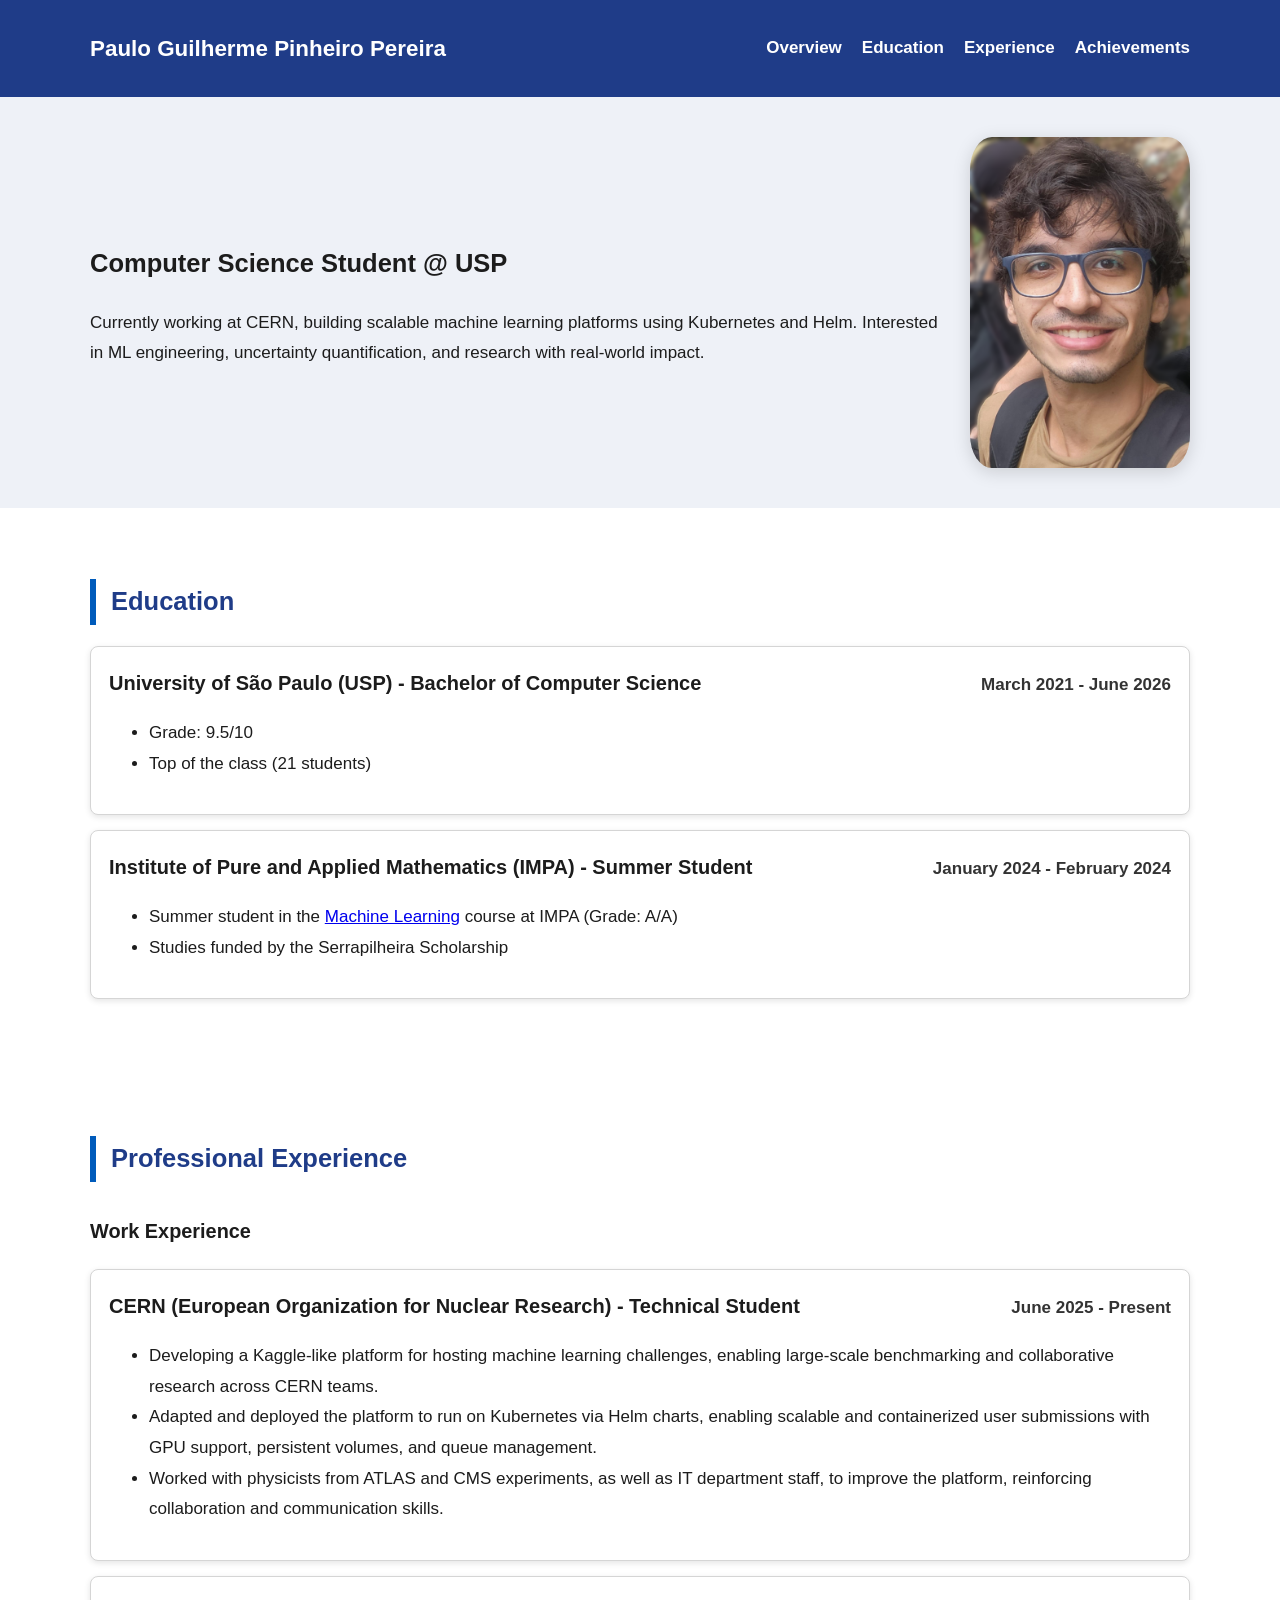
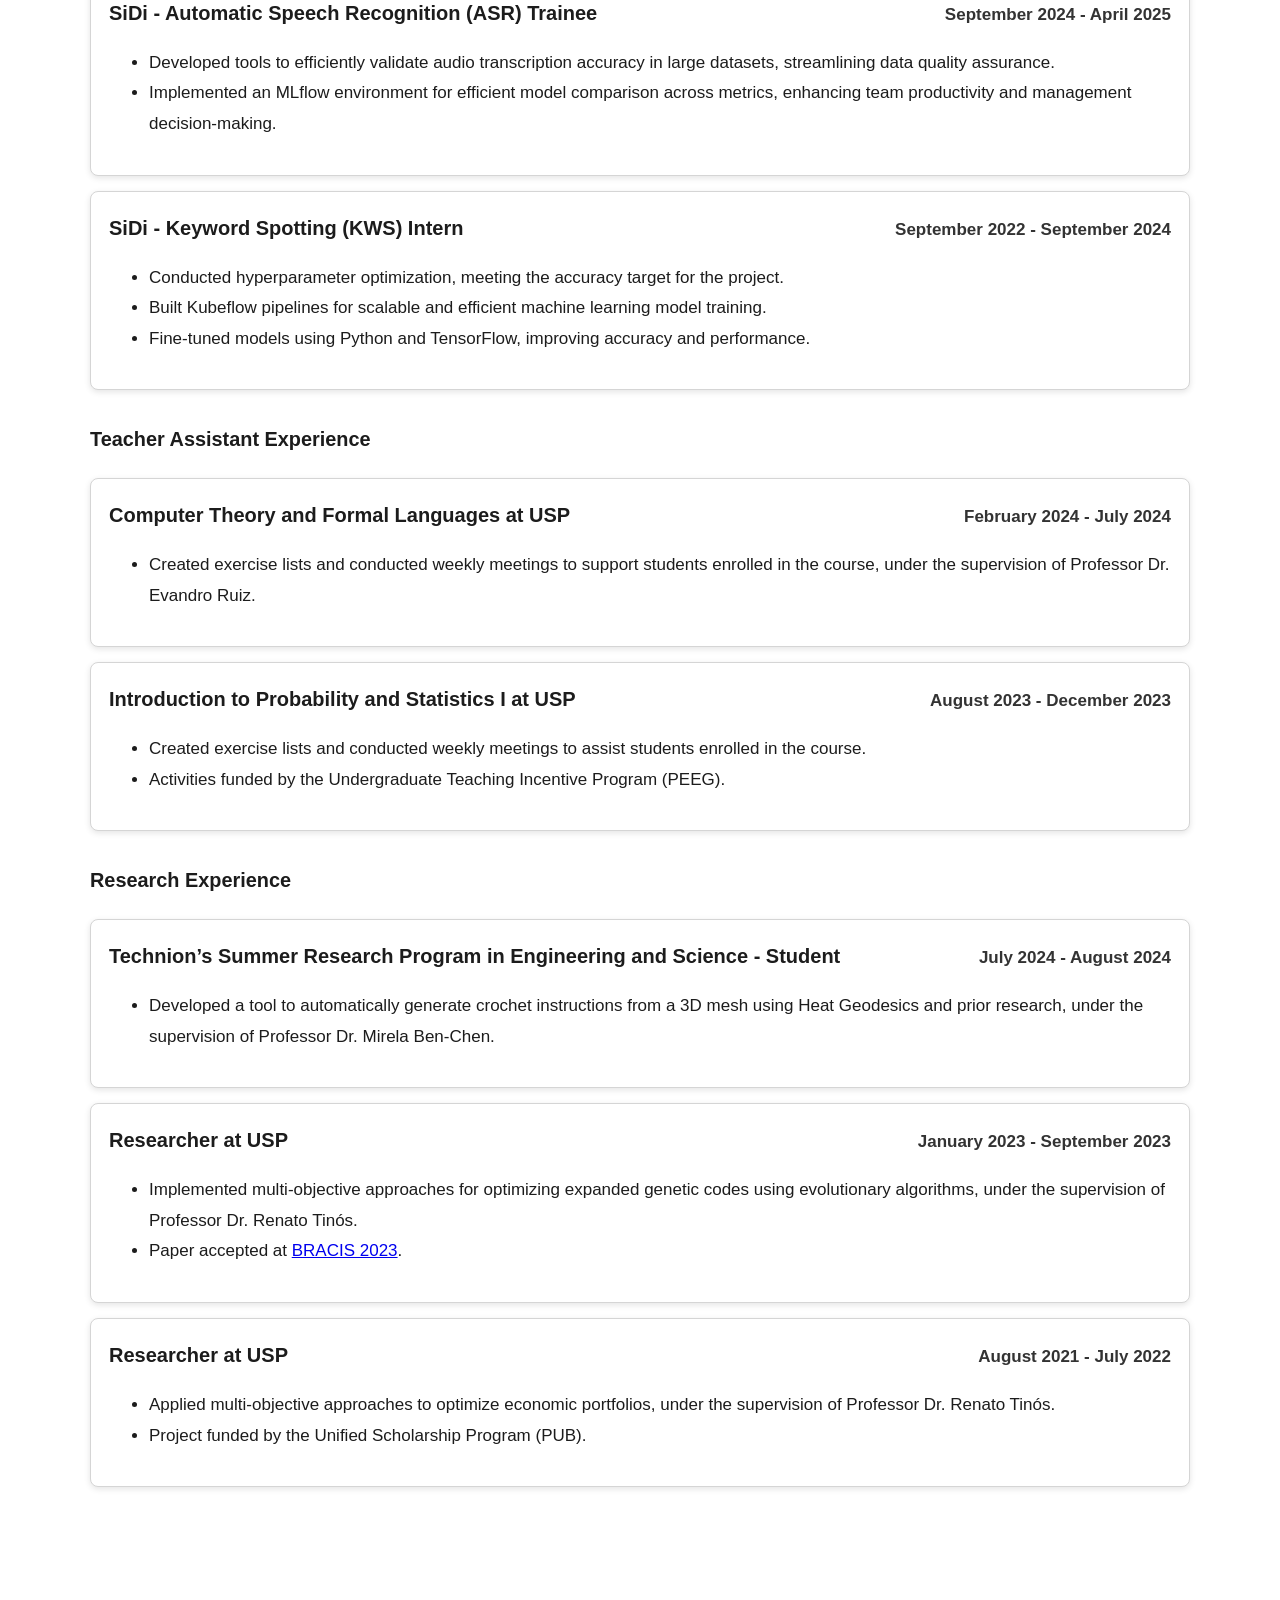
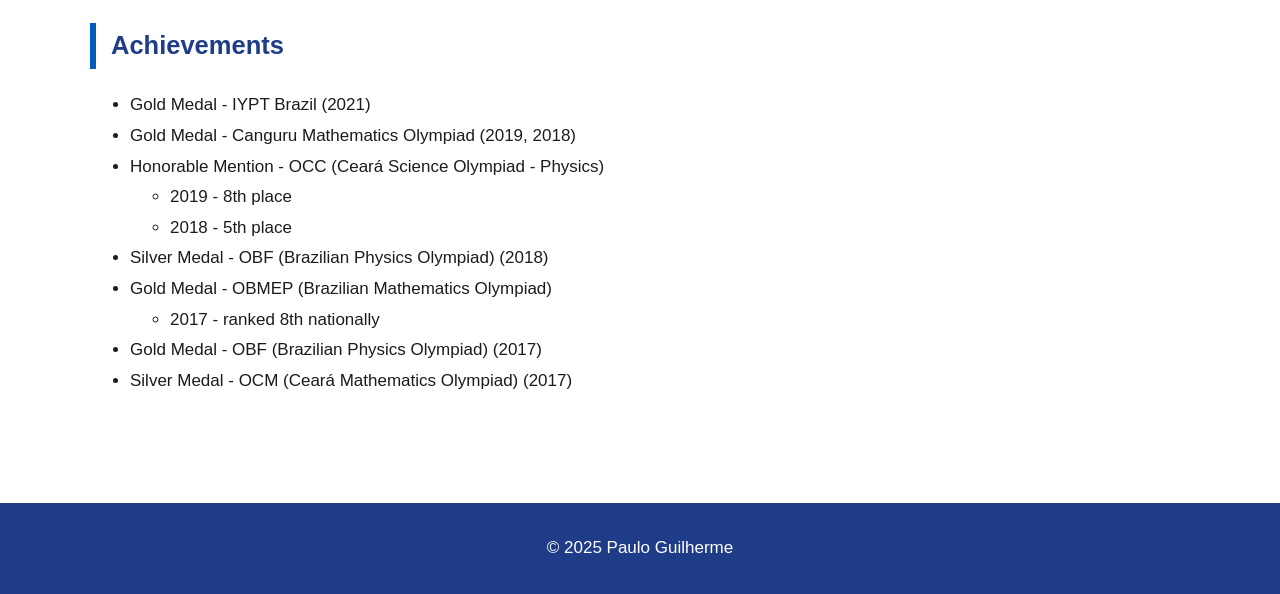
==== index.html @ a914a4de "Improve project organization" ====
<!DOCTYPE html>
<html lang="en">
<head>
    <meta charset="UTF-8">
    <meta name="viewport" content="width=device-width, initial-scale=1.0">
    <title>Paulo Guilherme Pinheiro Pereira - Portfolio</title>
    <link rel="stylesheet" href="src/style.css">
</head>
<body>

<header>
    <nav>
        <h1 class="logo">Paulo Guilherme Pinheiro Pereira</h1>
        <ul>
            <li><a href="#about">Overview</a></li>
            <li><a href="#education">Education</a></li>
            <li><a href="#experience">Experience</a></li>
            <li><a href="#achievements">Achievements</a></li>
        </ul>
    </nav>
</header>

<section id="about" class="hero">
    <div class="hero-container">

        <img src="images/profile.png" alt="Profile Photo" class="profile-photo">

        <div class="hero-text">
            <h2>Computer Science Student @ USP </h2>
            <p>
                Currently working at CERN, building scalable machine learning platforms
                using Kubernetes and Helm. Interested in ML engineering, uncertainty quantification, and
                research with real-world impact.
            </p>
        </div>

    </div>
</section>

<section id="education" class="section">
    <h2>Education</h2>

    <div class="card">
        <div class="card-header">
            <h3>University of São Paulo (USP) - Bachelor of Computer Science</h3>
            <p class="date">March 2021 - June 2026</p>
        </div>
        <ul>
            <li>Grade: 9.5/10</li>
            <li>Top of the class (21 students)</li>
        </ul>
    </div>

    <div class="card">
        <div class="card-header">
            <h3>Institute of Pure and Applied Mathematics (IMPA) - Summer Student</h3>
            <p class="date">January 2024 - February 2024</p>
        </div>
        <ul>
            <li>Summer student in the <a href="https://impa.br/postgraduate/training-programs/academic-masters/subjects-academic-masters-degree/machine-learning/?lang=en">Machine Learning</a> course at IMPA (Grade: A/A)</li>
            <li>Studies funded by the Serrapilheira Scholarship</li>
        </ul>
    </div>
</section>


<section id="experience" class="section">
    <h2>Professional Experience</h2>
    <h3 style="margin-top: 2rem;">Work Experience</h3>

    <div class="card">
        <div class="card-header">
            <h3>CERN (European Organization for Nuclear Research) - Technical Student</h3>
            <p class="date">June 2025 - Present</p>
        </div>
        <ul>
            <li>Developing a Kaggle-like platform for hosting machine learning challenges, enabling large-scale benchmarking and collaborative research across CERN teams.</li>
            <li>Adapted and deployed the platform to run on Kubernetes via Helm charts, enabling scalable and containerized user submissions with GPU support, persistent volumes, and queue management.</li>
            <li>Worked with physicists from ATLAS and CMS experiments, as well as IT department staff, to improve the platform, reinforcing collaboration and communication skills.</li>
        </ul>
    </div>

    <div class="card">
        <div class="card-header">
            <h3>SiDi - Automatic Speech Recognition (ASR) Trainee</h3>
            <p class="date">September 2024 - April 2025</p>
        </div>
        <ul>
            <li>Developed tools to efficiently validate audio transcription accuracy in large datasets, streamlining data quality assurance.</li>
            <li>Implemented an MLflow environment for efficient model comparison across metrics, enhancing team productivity and management decision-making.</li>
        </ul>
    </div>

    <div class="card">
        <div class="card-header">
            <h3>SiDi - Keyword Spotting (KWS) Intern</h3>
            <p class="date">September 2022 - September 2024</p>
        </div>
        <ul>
            <li>Conducted hyperparameter optimization, meeting the accuracy target for the project.</li>
            <li>Built Kubeflow pipelines for scalable and efficient machine learning model training.</li>
            <li>Fine-tuned models using Python and TensorFlow, improving accuracy and performance.</li>
        </ul>
    </div>

    <h3 style="margin-top: 2rem;">Teacher Assistant Experience</h3>

    <div class="card">
        <div class="card-header">
            <h3>Computer Theory and Formal Languages at USP</h3>
            <p class="date">February 2024 - July 2024</p>
        </div>
        <ul>
            <li>Created exercise lists and conducted weekly meetings to support students enrolled in the course, under the supervision of Professor Dr. Evandro Ruiz.</li>
        </ul>
    </div>

    <div class="card">
        <div class="card-header">
            <h3>Introduction to Probability and Statistics I at USP</h3>
            <p class="date">August 2023 - December 2023</p>
        </div>
        <ul>
            <li>Created exercise lists and conducted weekly meetings to assist students enrolled in the course.</li>
            <li>Activities funded by the Undergraduate Teaching Incentive Program (PEEG).</li>
        </ul>
    </div>

    <h3 style="margin-top: 2rem;">Research Experience</h3>

    <div class="card">
        <div class="card-header">
            <h3>Technion’s Summer Research Program in Engineering and Science - Student</h3>
            <p class="date">July 2024 - August 2024</p>
        </div>
        <ul>
            <li>Developed a tool to automatically generate crochet instructions from a 3D mesh using Heat Geodesics and prior research, under the supervision of Professor Dr. Mirela Ben-Chen.</li>
        </ul>
    </div>

    <div class="card">
        <div class="card-header">
            <h3>Researcher at USP</h3>
            <p class="date">January 2023 - September 2023</p>
        </div>
        <ul>
            <li>Implemented multi-objective approaches for optimizing expanded genetic codes using evolutionary algorithms, under the supervision of Professor Dr. Renato Tinós.</li>
            <li>Paper accepted at <a href="https://link.springer.com/chapter/10.1007/978-3-031-45392-2_1">BRACIS 2023</a>.</li>
        </ul>
    </div>

    <div class="card">
        <div class="card-header">
            <h3>Researcher at USP</h3>
            <p class="date">August 2021 - July 2022</p>
        </div>
        <ul>
            <li>Applied multi-objective approaches to optimize economic portfolios, under the supervision of Professor Dr. Renato Tinós.</li>
            <li>Project funded by the Unified Scholarship Program (PUB).</li>
        </ul>
    </div>
</section>

<section id="achievements" class="section">
    <h2>Achievements</h2>
    <ul>
        <li>Gold Medal - IYPT Brazil (2021)</li>

        <li>Gold Medal - Canguru Mathematics Olympiad (2019, 2018)</li>

        <li>
            Honorable Mention - OCC (Ceará Science Olympiad - Physics)
            <ul>
                <li>2019 - 8th place</li>
                <li>2018 - 5th place</li>
            </ul>
        </li>

        <li>Silver Medal - OBF (Brazilian Physics Olympiad) (2018)</li>

        <li>
            Gold Medal - OBMEP (Brazilian Mathematics Olympiad)
            <ul>
                <li>2017 - ranked 8th nationally</li>
            </ul>
        </li>

        <li>Gold Medal - OBF (Brazilian Physics Olympiad) (2017)</li>

        <li>Silver Medal - OCM (Ceará Mathematics Olympiad) (2017)</li>
    </ul>
</section>


<footer>
    © 2025 Paulo Guilherme
</footer>

</body>
</html>
---- src/style.css ----
body {
    margin: 0;
    font-family: 'Segoe UI', Tahoma, Geneva, Verdana, sans-serif;
    background: #ffffff;
    color: #1c1c1c;
    font-size: 17px;
    line-height: 1.8;
}

section {
    scroll-margin-top: 40px;
}

/* NAV BAR */
header {
    position: sticky;
    top: 0;
    background: #1f3c88;
    padding: 10px 20px;
}

nav {
    display: flex;
    justify-content: space-between;
    align-items: center;
    max-width: 1100px;
    margin: auto;
}

nav ul {
    list-style: none;
    display: flex;
    gap: 20px;
}

nav a {
    color: white;
    text-decoration: none;
    font-weight: 600;
}

.logo {
    color: white;
    font-size: 1.4rem;
}

/* HERO */
.hero {
    background: #eef1f7;
    padding: 40px 10px;
    text-align: center;
}

.hero-container {
    max-width: 1100px;
    margin: auto;
    display: flex;
    gap: 30px;
    align-items: center;
    justify-content: space-between;
    flex-direction: row-reverse;
}

.profile-photo {
    width: 220px;
    object-fit: cover;
    border-radius: 10%;
    background: #d9d9d9;
    box-shadow: 0px 4px 18px rgba(0,0,0,0.15);
}

.hero-text {
    flex: 1;
    text-align: left;
}

@media (max-width: 700px) {
    .hero-container {
        flex-direction: column;
        text-align: center;
    }
    .hero-text {
        text-align: center;
    }
}

/* SECTIONS */
.section {
    max-width: 1100px;
    margin: auto;
    padding: 50px 20px;
}

.section h2 {
    border-left: 6px solid #005bbb;
    padding-left: 15px;
    color: #1f3c88;
}

/* CARD HEADER */
.card-header {
    display: flex;
    justify-content: space-between;
    align-items: baseline;
    margin-bottom: 8px;
}

.card-header h3 {
    margin: 0;
    font-size: 1.25rem;
}

.card-header .date {
    margin: 0;
    font-weight: 600;
    color: #333;
}

/* CARDS */
.card {
    border: 1px solid #d5d5d5;
    background: white;
    border-radius: 8px;
    padding: 18px;
    margin: 15px 0;
    box-shadow: 0px 2px 6px #e4e4e4;
}

/* FOOTER */
footer {
    text-align: center;
    padding: 30px;
    background: #1f3c88;
    color: white;
    margin-top: 40px;
}
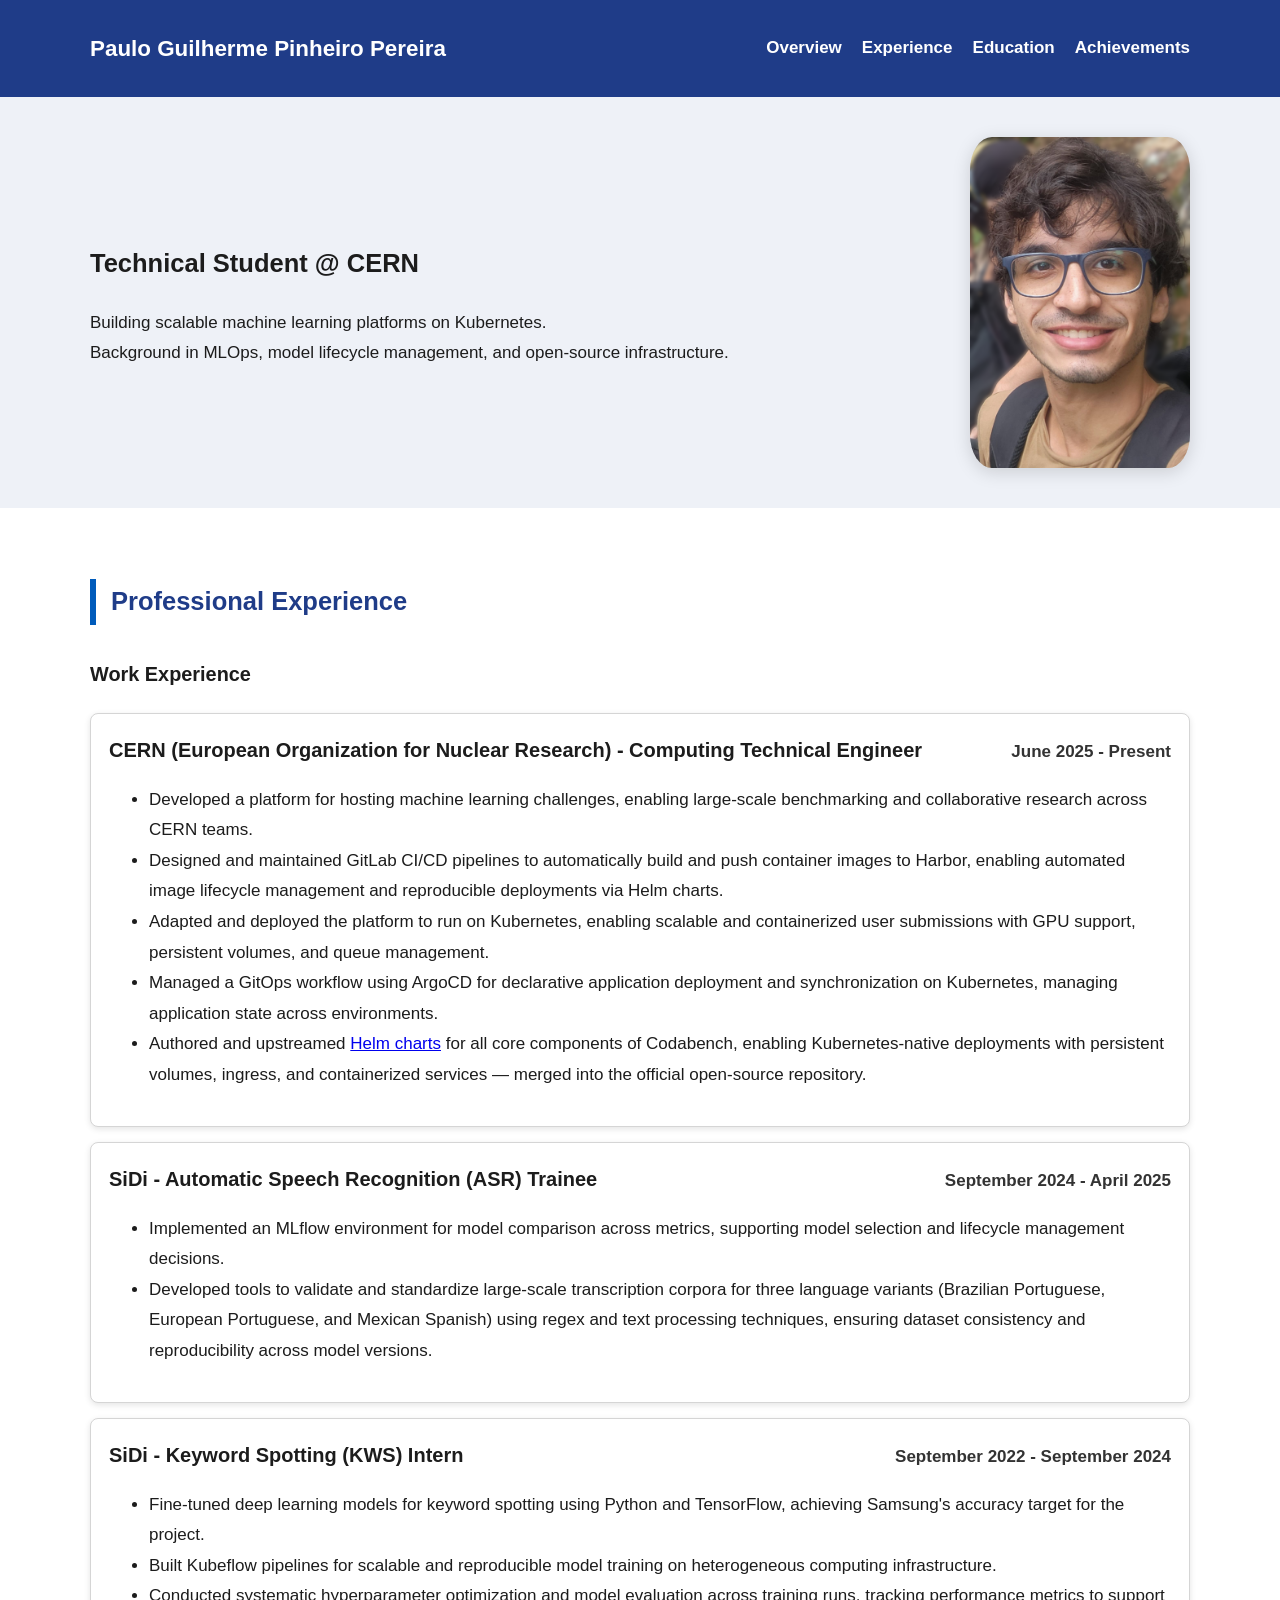
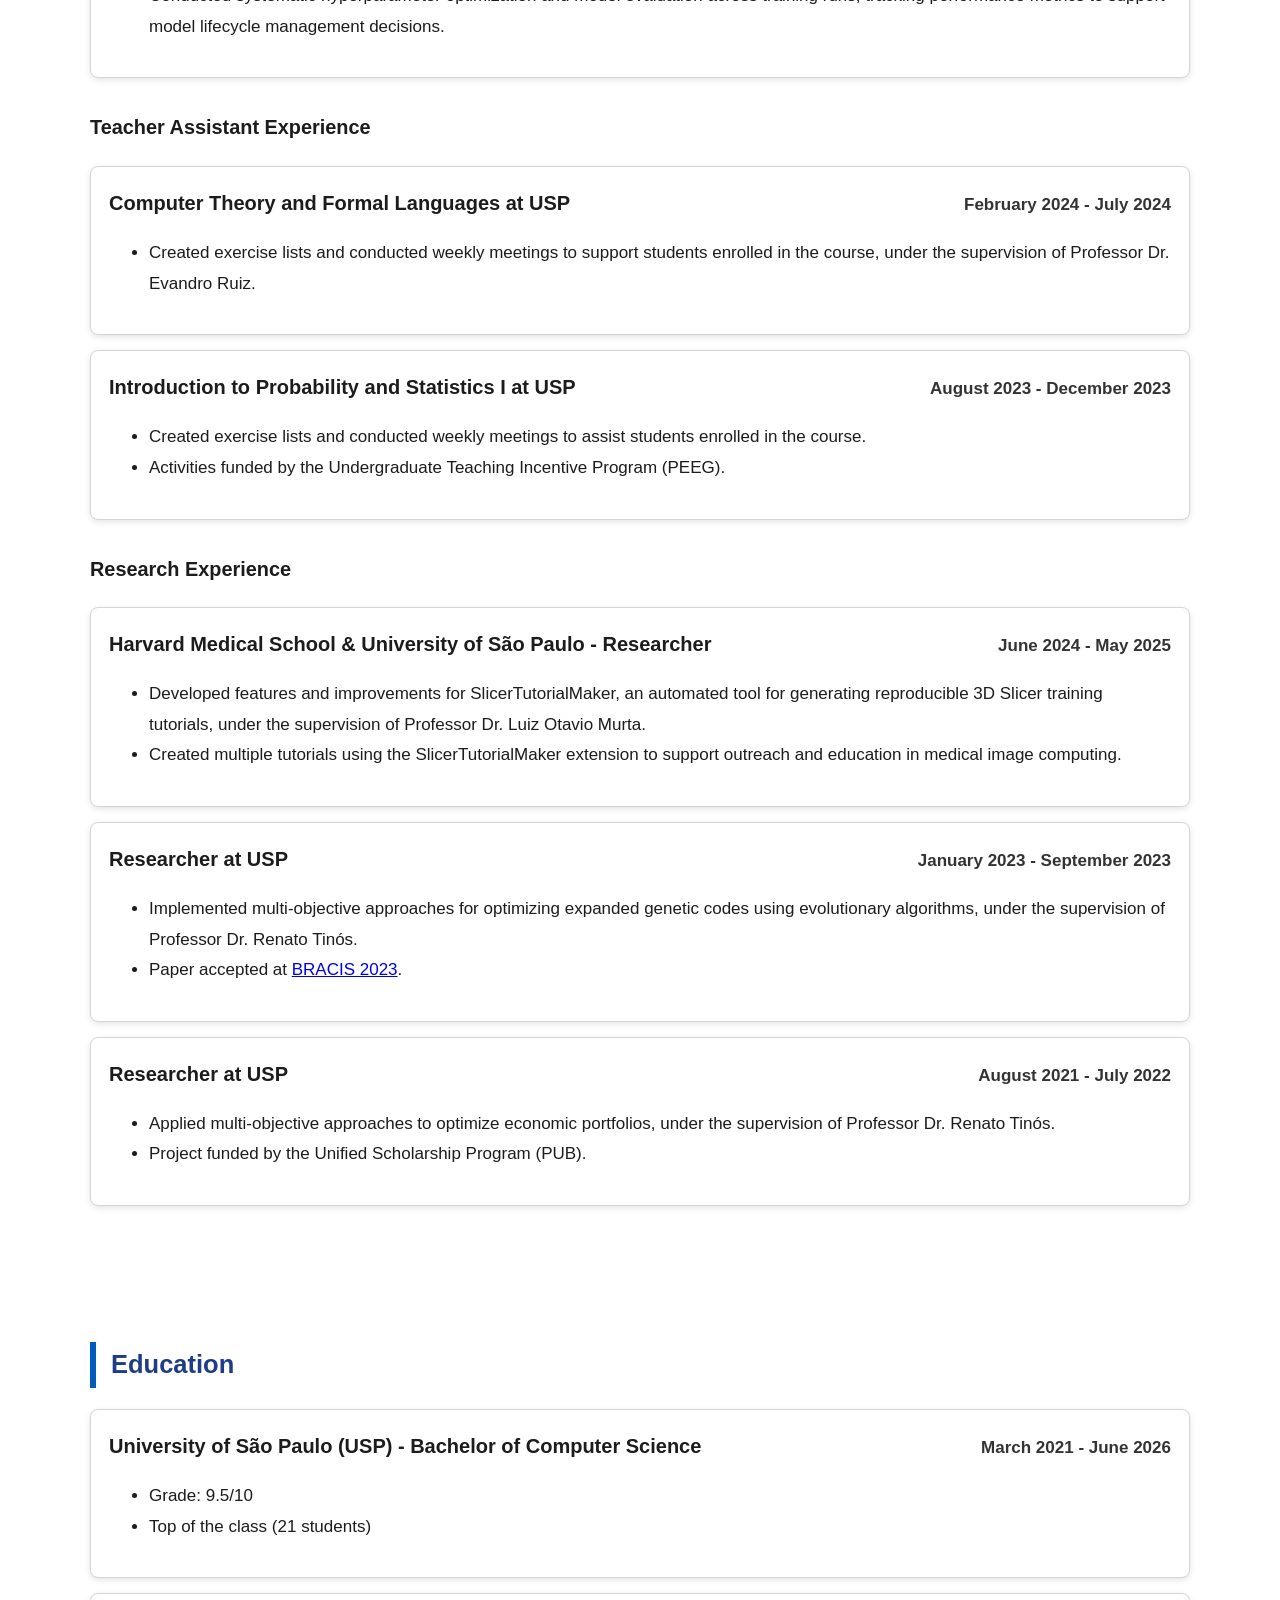
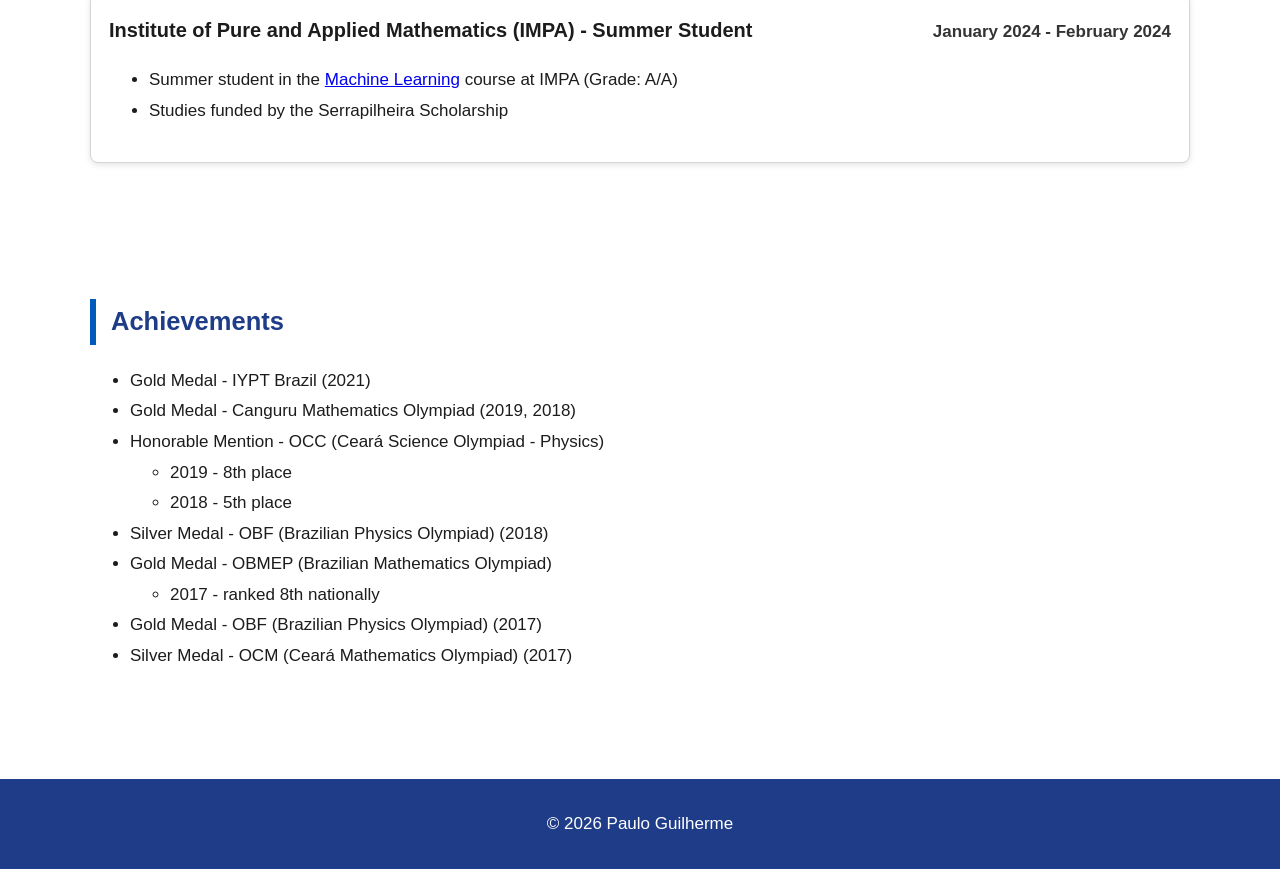
==== commit 1b6a4baa: "Update CV description" ====
--- a/index.html
+++ b/index.html
@@ -13,8 +13,8 @@
         <h1 class="logo">Paulo Guilherme Pinheiro Pereira</h1>
         <ul>
             <li><a href="#about">Overview</a></li>
+            <li><a href="#experience">Experience</a></li>
             <li><a href="#education">Education</a></li>
-            <li><a href="#experience">Experience</a></li>
             <li><a href="#achievements">Achievements</a></li>
         </ul>
     </nav>
@@ -26,43 +26,15 @@
         <img src="images/profile.png" alt="Profile Photo" class="profile-photo">
 
         <div class="hero-text">
-            <h2>Computer Science Student @ USP </h2>
+            <h2>Technical Student @ CERN</h2>
             <p>
-                Currently working at CERN, building scalable machine learning platforms
-                using Kubernetes and Helm. Interested in ML engineering, uncertainty quantification, and
-                research with real-world impact.
+                Building scalable machine learning platforms on Kubernetes.<br>
+                Background in MLOps, model lifecycle management, and open-source infrastructure.
             </p>
         </div>
 
     </div>
 </section>
-
-<section id="education" class="section">
-    <h2>Education</h2>
-
-    <div class="card">
-        <div class="card-header">
-            <h3>University of São Paulo (USP) - Bachelor of Computer Science</h3>
-            <p class="date">March 2021 - June 2026</p>
-        </div>
-        <ul>
-            <li>Grade: 9.5/10</li>
-            <li>Top of the class (21 students)</li>
-        </ul>
-    </div>
-
-    <div class="card">
-        <div class="card-header">
-            <h3>Institute of Pure and Applied Mathematics (IMPA) - Summer Student</h3>
-            <p class="date">January 2024 - February 2024</p>
-        </div>
-        <ul>
-            <li>Summer student in the <a href="https://impa.br/postgraduate/training-programs/academic-masters/subjects-academic-masters-degree/machine-learning/?lang=en">Machine Learning</a> course at IMPA (Grade: A/A)</li>
-            <li>Studies funded by the Serrapilheira Scholarship</li>
-        </ul>
-    </div>
-</section>
-
 
 <section id="experience" class="section">
     <h2>Professional Experience</h2>
@@ -70,13 +42,15 @@
 
     <div class="card">
         <div class="card-header">
-            <h3>CERN (European Organization for Nuclear Research) - Technical Student</h3>
+            <h3>CERN (European Organization for Nuclear Research) - Computing Technical Engineer</h3>
             <p class="date">June 2025 - Present</p>
         </div>
         <ul>
-            <li>Developing a Kaggle-like platform for hosting machine learning challenges, enabling large-scale benchmarking and collaborative research across CERN teams.</li>
-            <li>Adapted and deployed the platform to run on Kubernetes via Helm charts, enabling scalable and containerized user submissions with GPU support, persistent volumes, and queue management.</li>
-            <li>Worked with physicists from ATLAS and CMS experiments, as well as IT department staff, to improve the platform, reinforcing collaboration and communication skills.</li>
+            <li>Developed a platform for hosting machine learning challenges, enabling large-scale benchmarking and collaborative research across CERN teams.</li>
+            <li>Designed and maintained GitLab CI/CD pipelines to automatically build and push container images to Harbor, enabling automated image lifecycle management and reproducible deployments via Helm charts.</li>
+            <li>Adapted and deployed the platform to run on Kubernetes, enabling scalable and containerized user submissions with GPU support, persistent volumes, and queue management.</li>
+            <li>Managed a GitOps workflow using ArgoCD for declarative application deployment and synchronization on Kubernetes, managing application state across environments.</li>
+            <li>Authored and upstreamed <a href="https://github.com/codalab/codabench/pull/2055">Helm charts</a> for all core components of Codabench, enabling Kubernetes-native deployments with persistent volumes, ingress, and containerized services — merged into the official open-source repository.</li>
         </ul>
     </div>
 
@@ -86,8 +60,8 @@
             <p class="date">September 2024 - April 2025</p>
         </div>
         <ul>
-            <li>Developed tools to efficiently validate audio transcription accuracy in large datasets, streamlining data quality assurance.</li>
-            <li>Implemented an MLflow environment for efficient model comparison across metrics, enhancing team productivity and management decision-making.</li>
+            <li>Implemented an MLflow environment for model comparison across metrics, supporting model selection and lifecycle management decisions.</li>
+            <li>Developed tools to validate and standardize large-scale transcription corpora for three language variants (Brazilian Portuguese, European Portuguese, and Mexican Spanish) using regex and text processing techniques, ensuring dataset consistency and reproducibility across model versions.</li>
         </ul>
     </div>
 
@@ -97,9 +71,9 @@
             <p class="date">September 2022 - September 2024</p>
         </div>
         <ul>
-            <li>Conducted hyperparameter optimization, meeting the accuracy target for the project.</li>
-            <li>Built Kubeflow pipelines for scalable and efficient machine learning model training.</li>
-            <li>Fine-tuned models using Python and TensorFlow, improving accuracy and performance.</li>
+            <li>Fine-tuned deep learning models for keyword spotting using Python and TensorFlow, achieving Samsung's accuracy target for the project.</li>
+            <li>Built Kubeflow pipelines for scalable and reproducible model training on heterogeneous computing infrastructure.</li>
+            <li>Conducted systematic hyperparameter optimization and model evaluation across training runs, tracking performance metrics to support model lifecycle management decisions.</li>
         </ul>
     </div>
 
@@ -130,11 +104,12 @@
 
     <div class="card">
         <div class="card-header">
-            <h3>Technion’s Summer Research Program in Engineering and Science - Student</h3>
-            <p class="date">July 2024 - August 2024</p>
-        </div>
-        <ul>
-            <li>Developed a tool to automatically generate crochet instructions from a 3D mesh using Heat Geodesics and prior research, under the supervision of Professor Dr. Mirela Ben-Chen.</li>
+            <h3>Harvard Medical School &amp; University of São Paulo - Researcher</h3>
+            <p class="date">June 2024 - May 2025</p>
+        </div>
+        <ul>
+            <li>Developed features and improvements for SlicerTutorialMaker, an automated tool for generating reproducible 3D Slicer training tutorials, under the supervision of Professor Dr. Luiz Otavio Murta.</li>
+            <li>Created multiple tutorials using the SlicerTutorialMaker extension to support outreach and education in medical image computing.</li>
         </ul>
     </div>
 
@@ -157,6 +132,32 @@
         <ul>
             <li>Applied multi-objective approaches to optimize economic portfolios, under the supervision of Professor Dr. Renato Tinós.</li>
             <li>Project funded by the Unified Scholarship Program (PUB).</li>
+        </ul>
+    </div>
+</section>
+
+<section id="education" class="section">
+    <h2>Education</h2>
+
+    <div class="card">
+        <div class="card-header">
+            <h3>University of São Paulo (USP) - Bachelor of Computer Science</h3>
+            <p class="date">March 2021 - June 2026</p>
+        </div>
+        <ul>
+            <li>Grade: 9.5/10</li>
+            <li>Top of the class (21 students)</li>
+        </ul>
+    </div>
+
+    <div class="card">
+        <div class="card-header">
+            <h3>Institute of Pure and Applied Mathematics (IMPA) - Summer Student</h3>
+            <p class="date">January 2024 - February 2024</p>
+        </div>
+        <ul>
+            <li>Summer student in the <a href="https://impa.br/postgraduate/training-programs/academic-masters/subjects-academic-masters-degree/machine-learning/?lang=en">Machine Learning</a> course at IMPA (Grade: A/A)</li>
+            <li>Studies funded by the Serrapilheira Scholarship</li>
         </ul>
     </div>
 </section>
@@ -193,8 +194,8 @@
 
 
 <footer>
-    © 2025 Paulo Guilherme
+    © 2026 Paulo Guilherme
 </footer>
 
 </body>
-</html>
+</html>
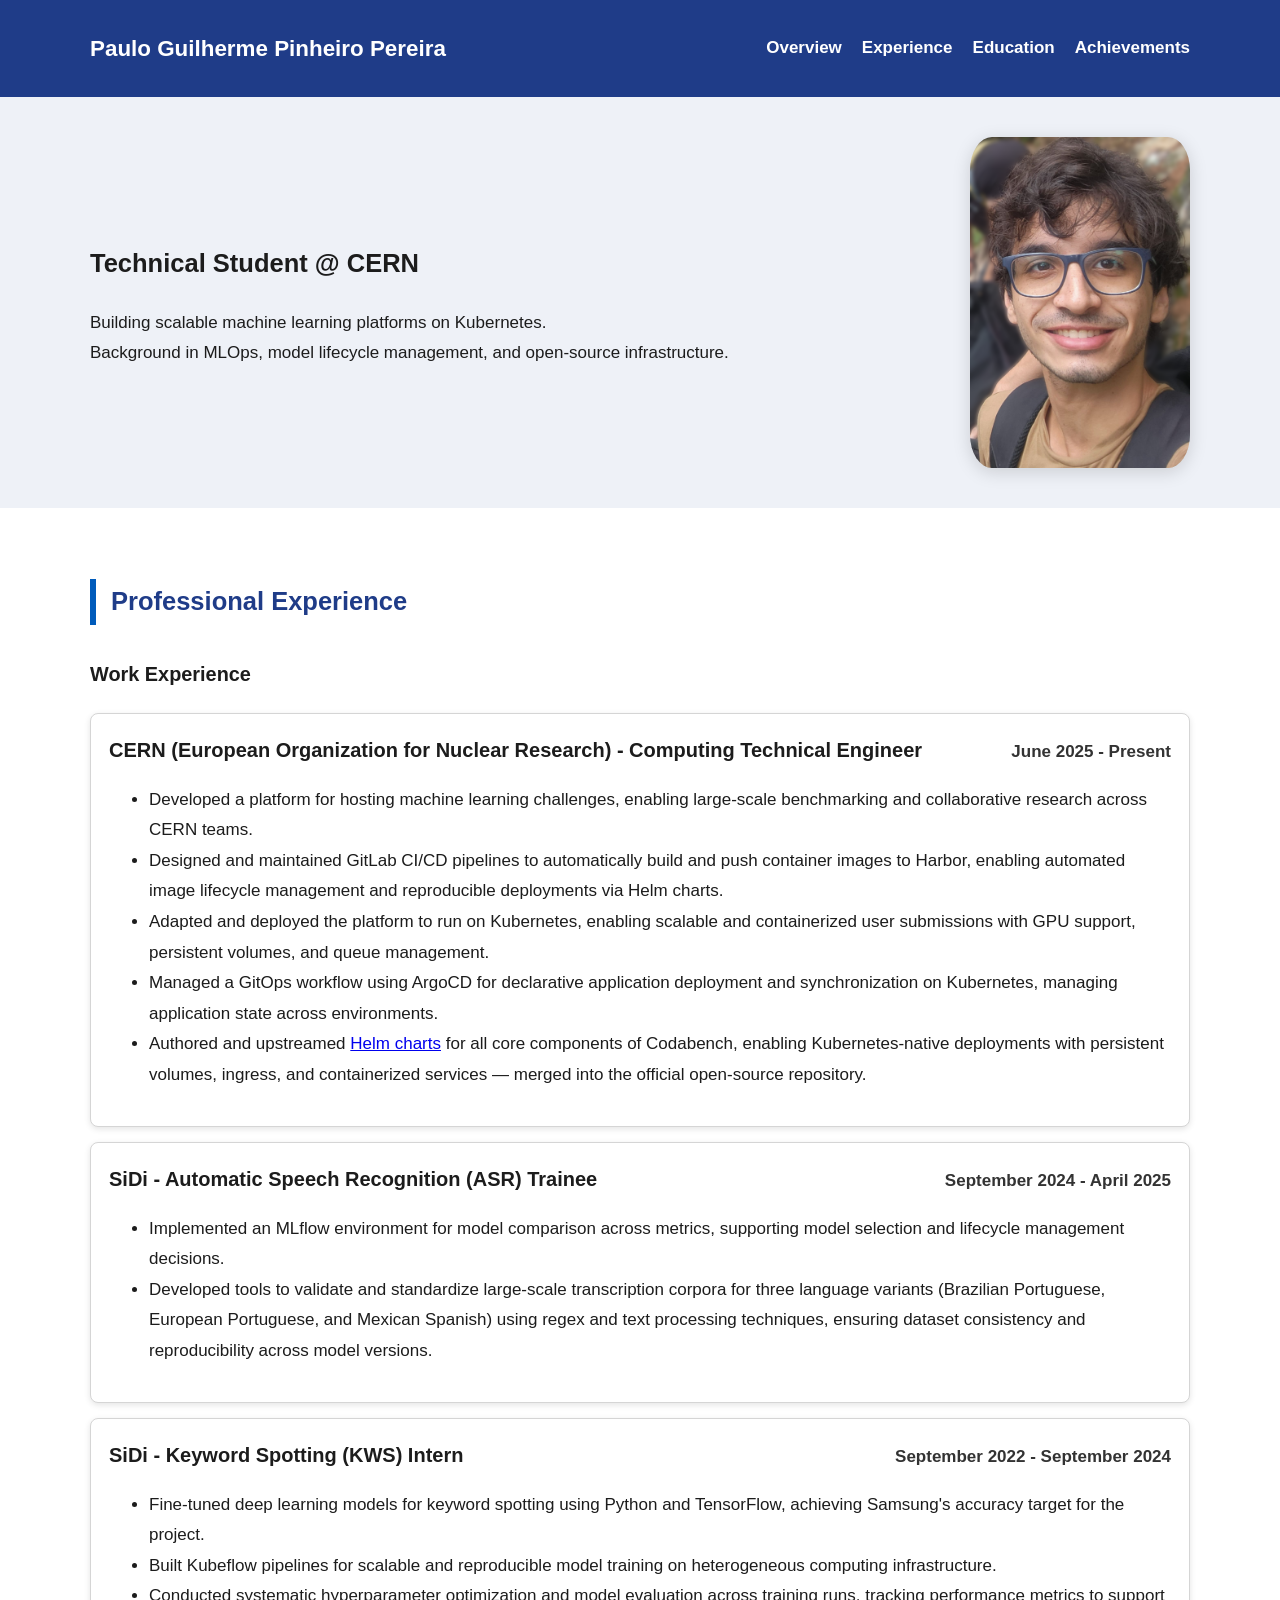
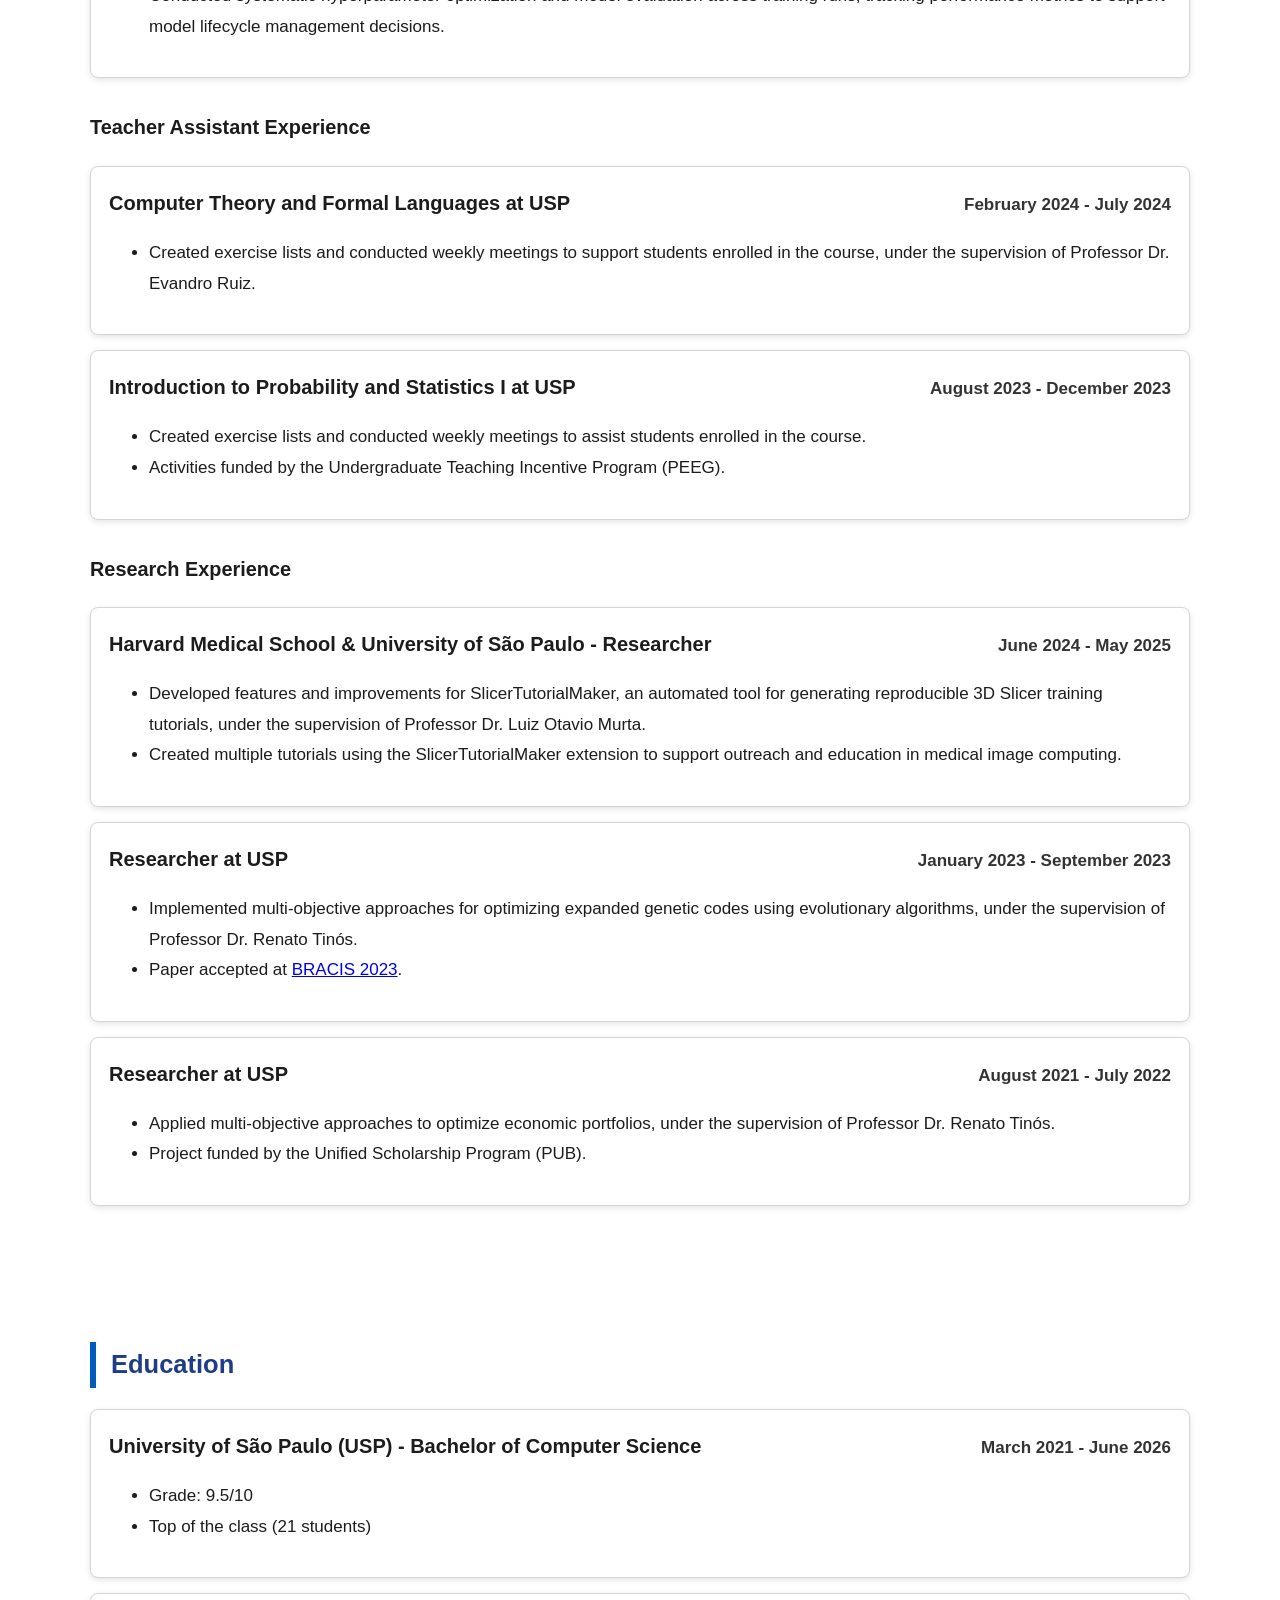
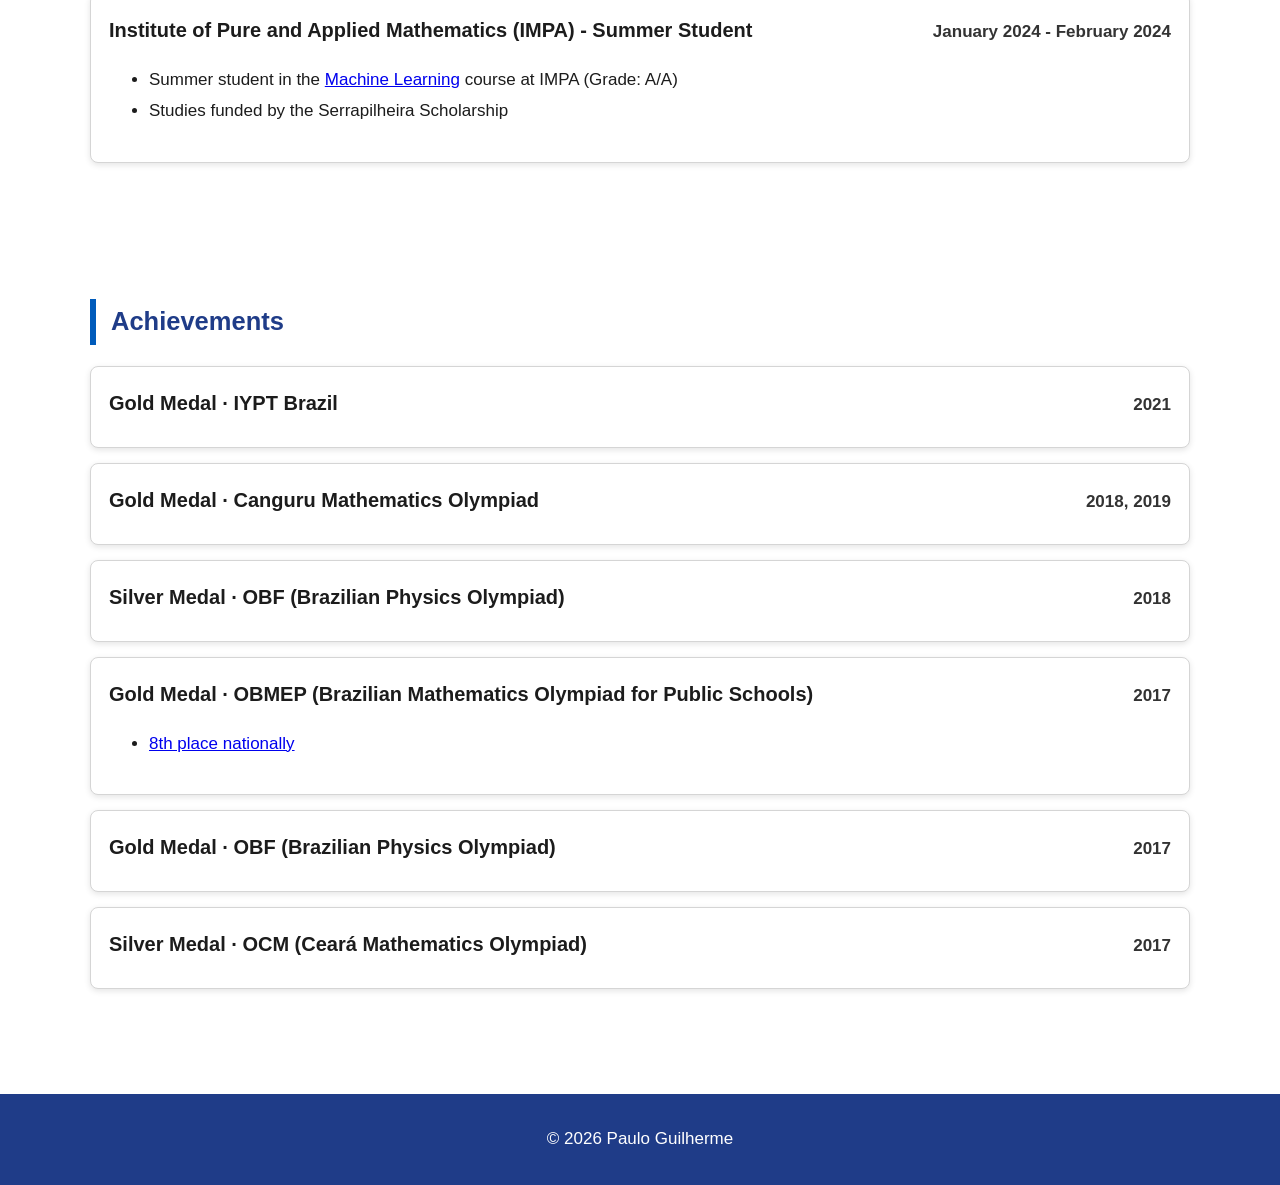
==== commit b28ff236: "Update style of achievements" ====
--- a/index.html
+++ b/index.html
@@ -164,32 +164,52 @@
 
 <section id="achievements" class="section">
     <h2>Achievements</h2>
-    <ul>
-        <li>Gold Medal - IYPT Brazil (2021)</li>
-
-        <li>Gold Medal - Canguru Mathematics Olympiad (2019, 2018)</li>
-
-        <li>
-            Honorable Mention - OCC (Ceará Science Olympiad - Physics)
-            <ul>
-                <li>2019 - 8th place</li>
-                <li>2018 - 5th place</li>
-            </ul>
-        </li>
-
-        <li>Silver Medal - OBF (Brazilian Physics Olympiad) (2018)</li>
-
-        <li>
-            Gold Medal - OBMEP (Brazilian Mathematics Olympiad)
-            <ul>
-                <li>2017 - ranked 8th nationally</li>
-            </ul>
-        </li>
-
-        <li>Gold Medal - OBF (Brazilian Physics Olympiad) (2017)</li>
-
-        <li>Silver Medal - OCM (Ceará Mathematics Olympiad) (2017)</li>
-    </ul>
+
+    <div class="card">
+        <div class="card-header">
+            <h3>Gold Medal · IYPT Brazil</h3>
+            <p class="date">2021</p>
+        </div>
+    </div>
+
+    <div class="card">
+        <div class="card-header">
+            <h3>Gold Medal · Canguru Mathematics Olympiad</h3>
+            <p class="date">2018, 2019</p>
+        </div>
+    </div>
+
+    <div class="card">
+        <div class="card-header">
+            <h3>Silver Medal · OBF (Brazilian Physics Olympiad)</h3>
+            <p class="date">2018</p>
+        </div>
+    </div>
+    
+    <div class="card">
+        <div class="card-header">
+            <h3>Gold Medal · OBMEP (Brazilian Mathematics Olympiad for Public Schools)</h3>
+            <p class="date">2017</p>
+        </div>
+        <ul>
+            <li><a href="https://premiacao.obmep.org.br/2017/verRelatorioPremiadosOuro.privada.do.htm">8th place nationally</a></li>
+        </ul>
+    </div>
+
+    <div class="card">
+        <div class="card-header">
+            <h3>Gold Medal · OBF (Brazilian Physics Olympiad)</h3>
+            <p class="date">2017</p>
+        </div>
+    </div>
+
+    <div class="card">
+        <div class="card-header">
+            <h3>Silver Medal · OCM (Ceará Mathematics Olympiad)</h3>
+            <p class="date">2017</p>
+        </div>
+    </div>
+
 </section>
 
 
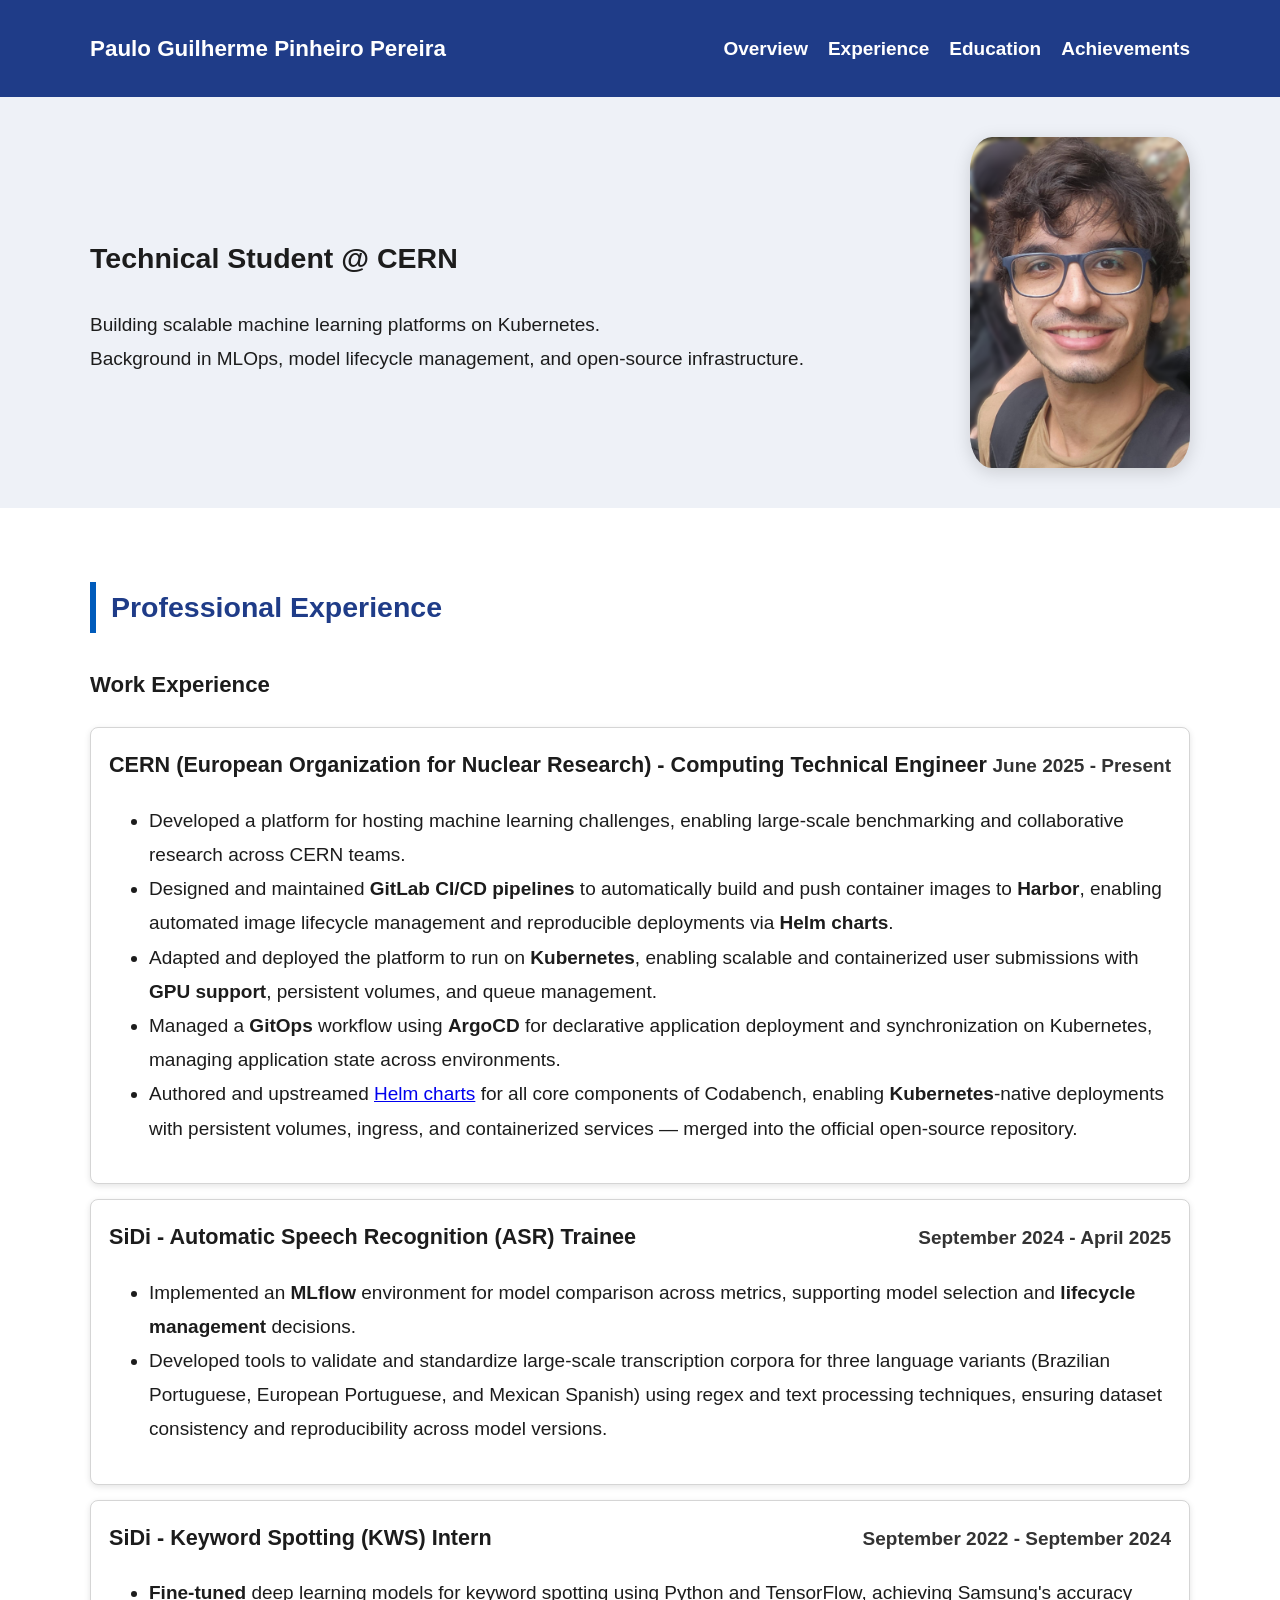
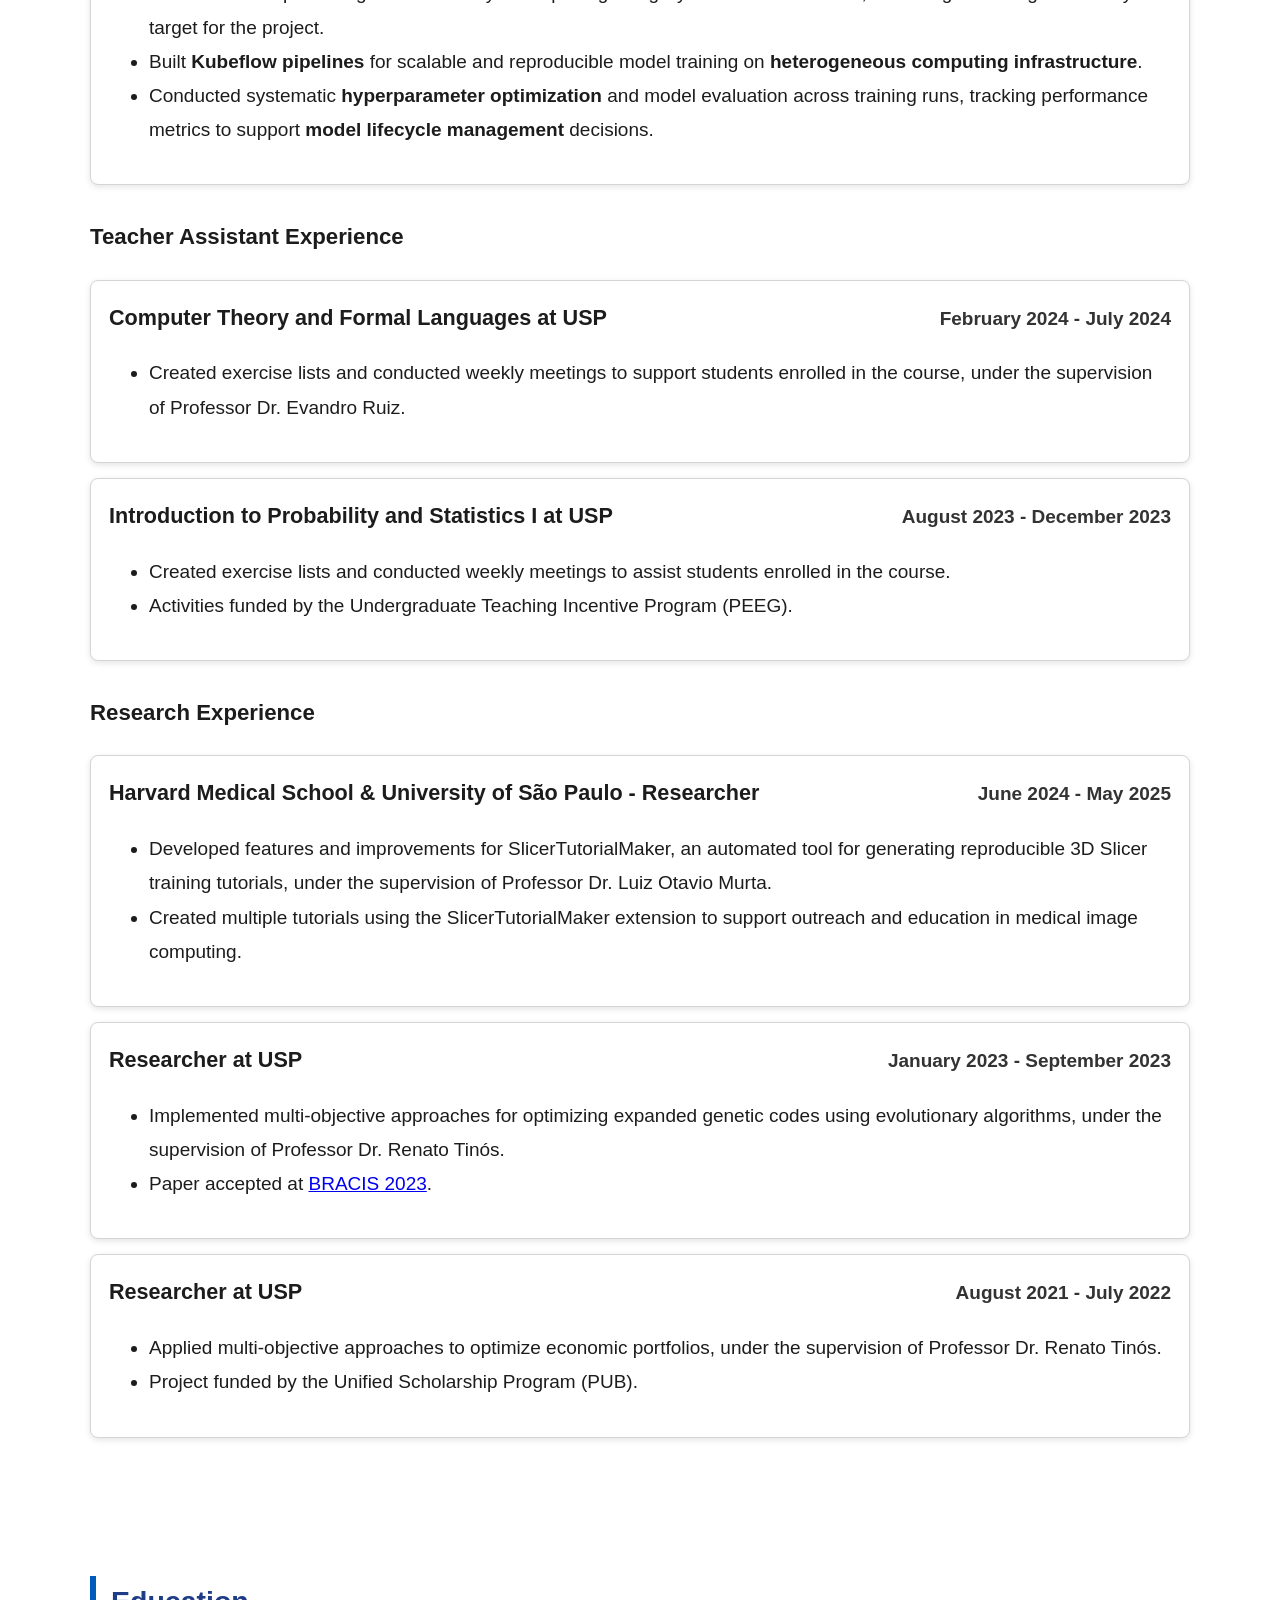
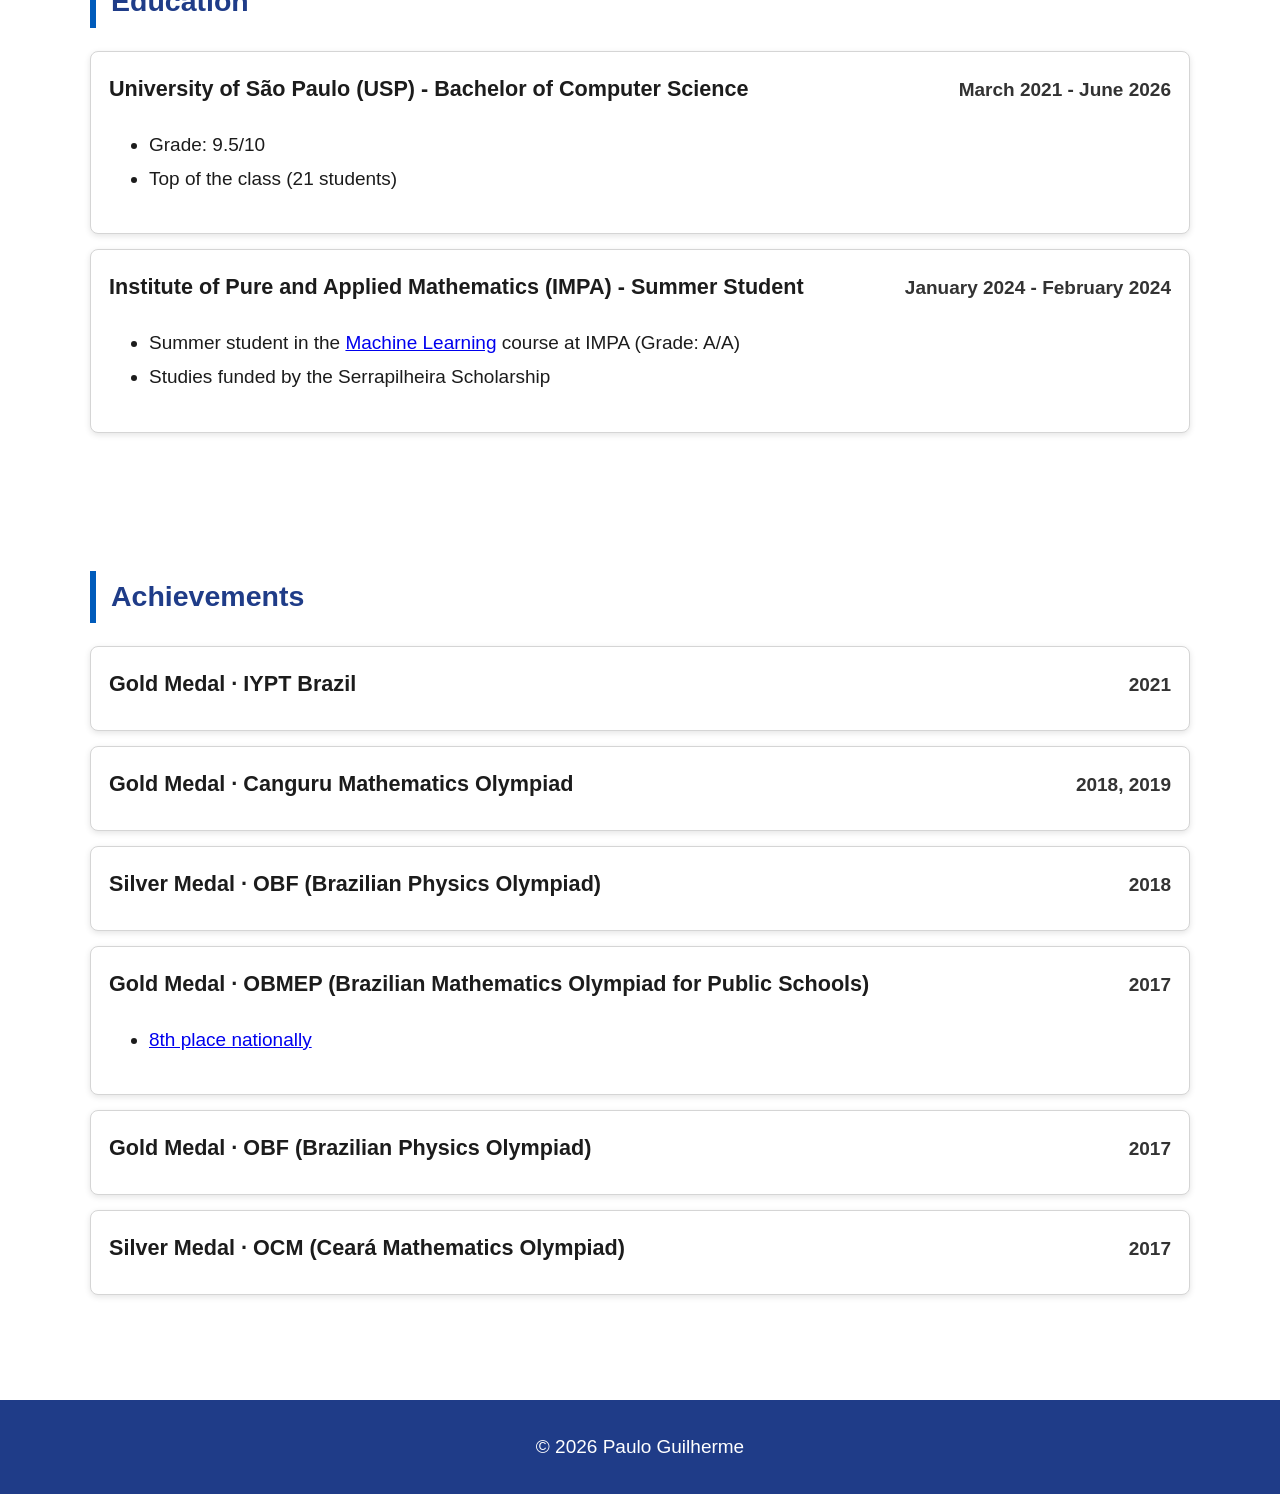
==== commit 785cda0d: "Review important topics" ====
--- a/index.html
+++ b/index.html
@@ -47,10 +47,10 @@
         </div>
         <ul>
             <li>Developed a platform for hosting machine learning challenges, enabling large-scale benchmarking and collaborative research across CERN teams.</li>
-            <li>Designed and maintained GitLab CI/CD pipelines to automatically build and push container images to Harbor, enabling automated image lifecycle management and reproducible deployments via Helm charts.</li>
-            <li>Adapted and deployed the platform to run on Kubernetes, enabling scalable and containerized user submissions with GPU support, persistent volumes, and queue management.</li>
-            <li>Managed a GitOps workflow using ArgoCD for declarative application deployment and synchronization on Kubernetes, managing application state across environments.</li>
-            <li>Authored and upstreamed <a href="https://github.com/codalab/codabench/pull/2055">Helm charts</a> for all core components of Codabench, enabling Kubernetes-native deployments with persistent volumes, ingress, and containerized services — merged into the official open-source repository.</li>
+            <li>Designed and maintained <strong>GitLab CI/CD pipelines</strong> to automatically build and push container images to <strong>Harbor</strong>, enabling automated image lifecycle management and reproducible deployments via <strong>Helm charts</strong>.</li>
+            <li>Adapted and deployed the platform to run on <strong>Kubernetes</strong>, enabling scalable and containerized user submissions with <strong>GPU support</strong>, persistent volumes, and queue management.</li>
+            <li>Managed a <strong>GitOps</strong> workflow using <strong>ArgoCD</strong> for declarative application deployment and synchronization on Kubernetes, managing application state across environments.</li>
+            <li>Authored and upstreamed <a href="https://github.com/codalab/codabench/pull/2055">Helm charts</a> for all core components of Codabench, enabling <strong>Kubernetes</strong>-native deployments with persistent volumes, ingress, and containerized services — merged into the official open-source repository.</li>
         </ul>
     </div>
 
@@ -60,7 +60,7 @@
             <p class="date">September 2024 - April 2025</p>
         </div>
         <ul>
-            <li>Implemented an MLflow environment for model comparison across metrics, supporting model selection and lifecycle management decisions.</li>
+            <li>Implemented an <strong>MLflow</strong> environment for model comparison across metrics, supporting model selection and <strong>lifecycle management</strong> decisions.</li>
             <li>Developed tools to validate and standardize large-scale transcription corpora for three language variants (Brazilian Portuguese, European Portuguese, and Mexican Spanish) using regex and text processing techniques, ensuring dataset consistency and reproducibility across model versions.</li>
         </ul>
     </div>
@@ -71,9 +71,9 @@
             <p class="date">September 2022 - September 2024</p>
         </div>
         <ul>
-            <li>Fine-tuned deep learning models for keyword spotting using Python and TensorFlow, achieving Samsung's accuracy target for the project.</li>
-            <li>Built Kubeflow pipelines for scalable and reproducible model training on heterogeneous computing infrastructure.</li>
-            <li>Conducted systematic hyperparameter optimization and model evaluation across training runs, tracking performance metrics to support model lifecycle management decisions.</li>
+            <li><strong>Fine-tuned</strong> deep learning models for keyword spotting using Python and TensorFlow, achieving Samsung's accuracy target for the project.</li>
+            <li>Built <strong>Kubeflow pipelines</strong> for scalable and reproducible model training on <strong>heterogeneous computing infrastructure</strong>.</li>
+            <li>Conducted systematic <strong>hyperparameter optimization</strong> and model evaluation across training runs, tracking performance metrics to support <strong>model lifecycle management</strong> decisions.</li>
         </ul>
     </div>
 
--- a/src/style.css
+++ b/src/style.css
@@ -3,7 +3,7 @@
     font-family: 'Segoe UI', Tahoma, Geneva, Verdana, sans-serif;
     background: #ffffff;
     color: #1c1c1c;
-    font-size: 17px;
+    font-size: 19px;
     line-height: 1.8;
 }
 
@@ -107,7 +107,7 @@
 
 .card-header h3 {
     margin: 0;
-    font-size: 1.25rem;
+    font-size: 1.35rem;
 }
 
 .card-header .date {
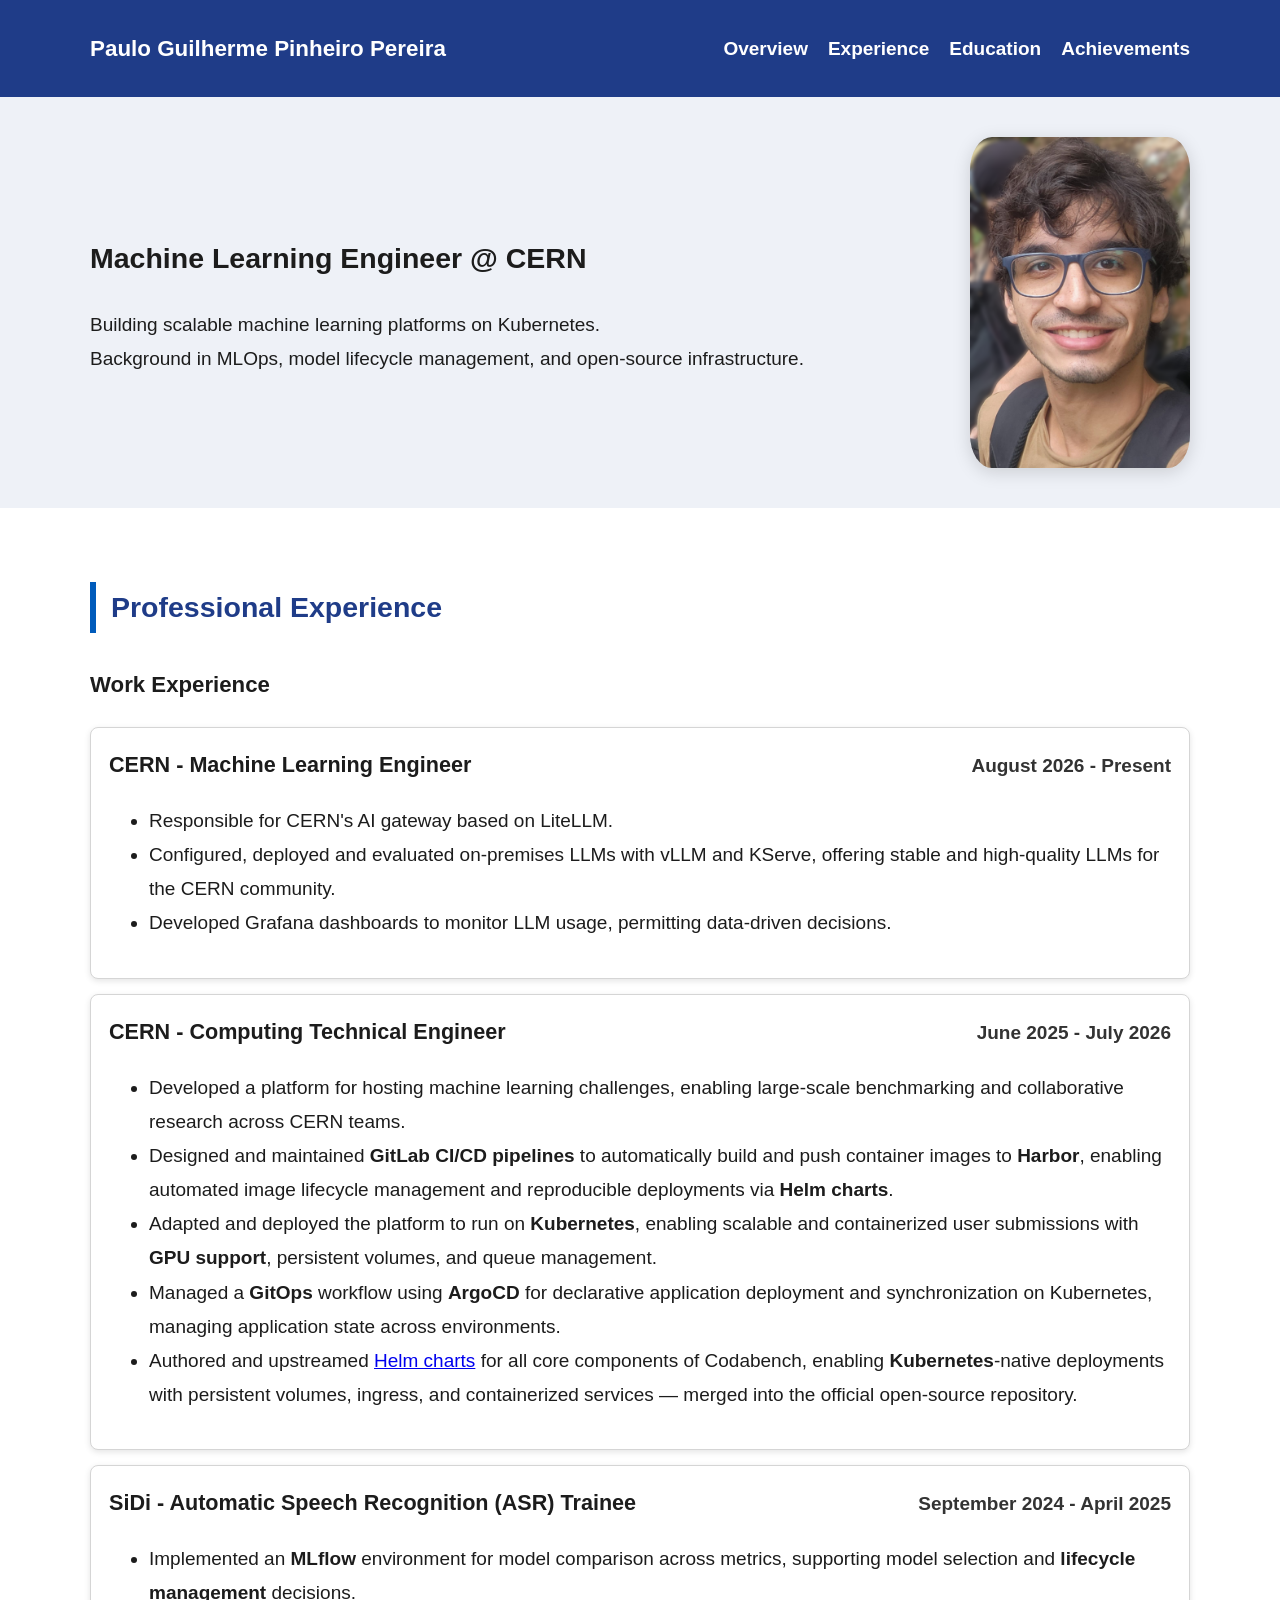
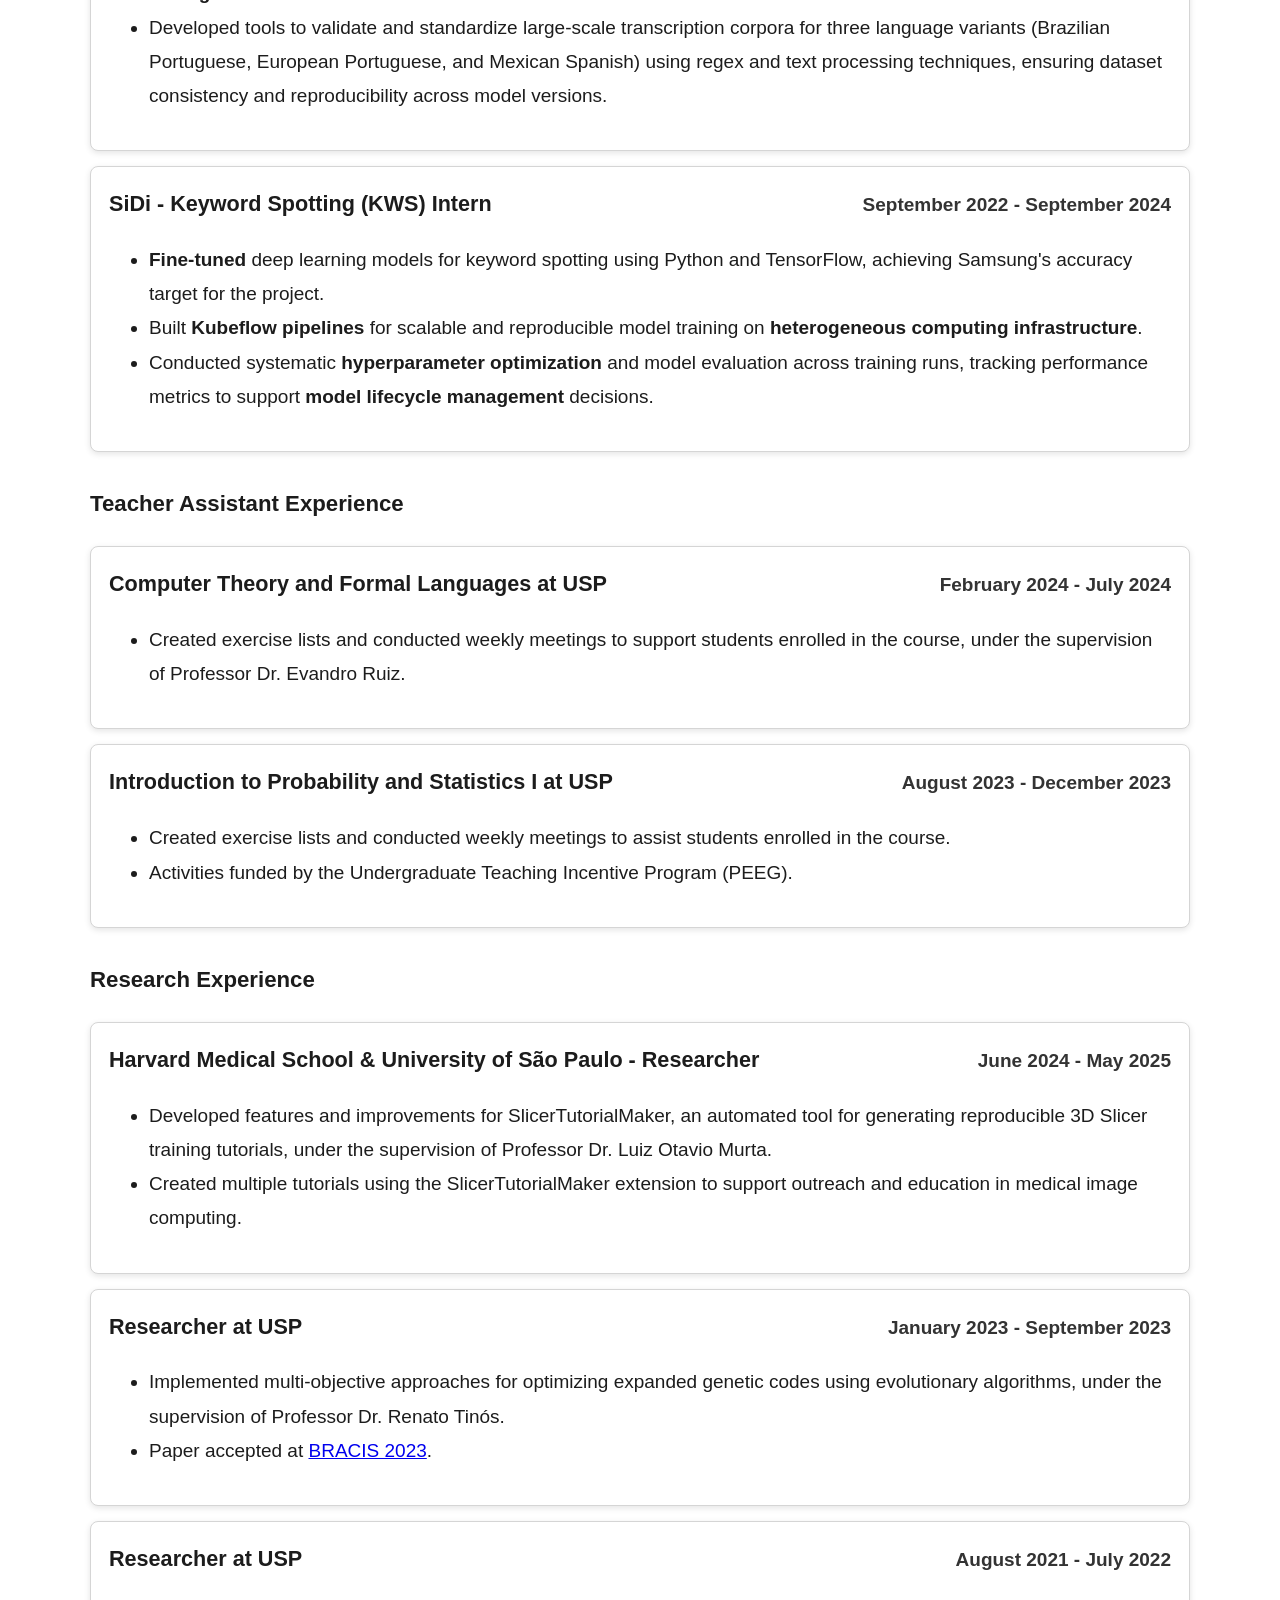
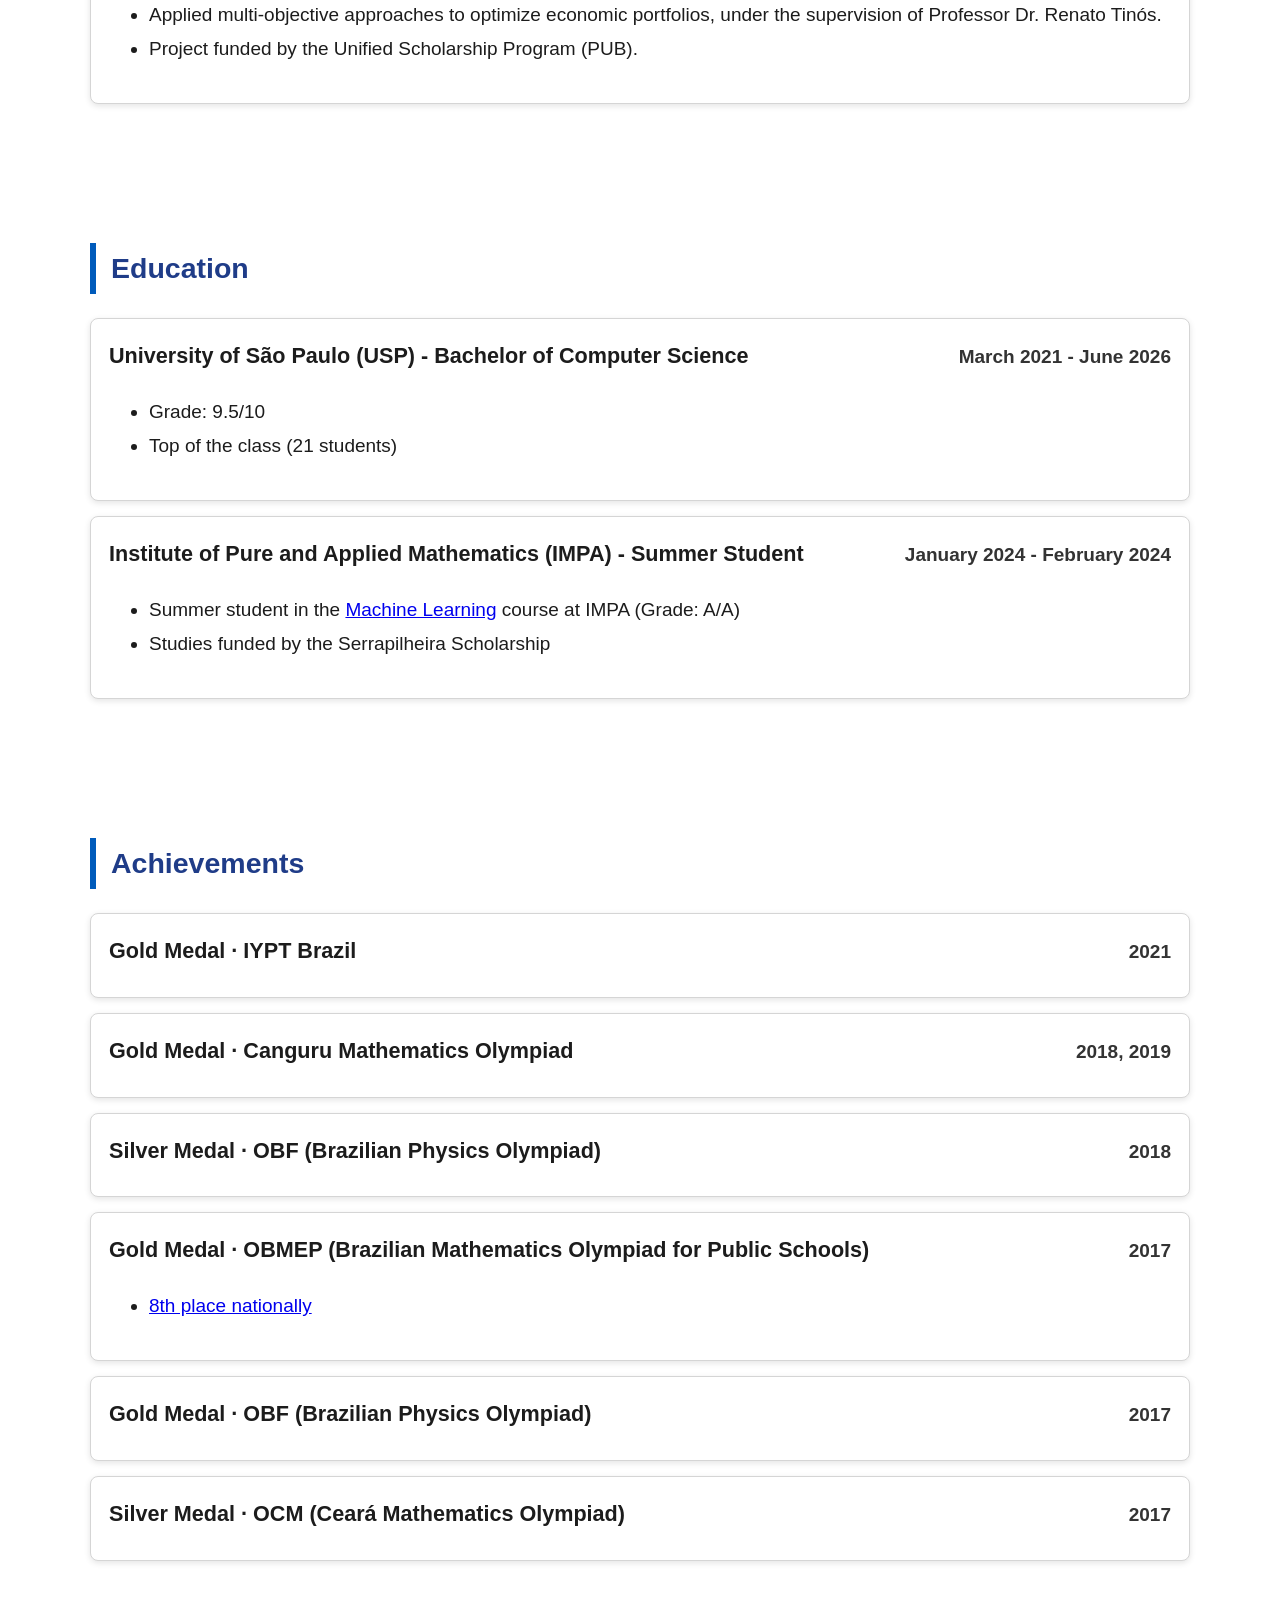
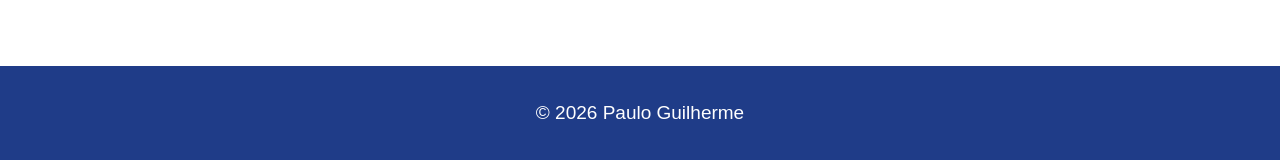
==== commit c1d662b9: "Add new position" ====
--- a/index.html
+++ b/index.html
@@ -26,7 +26,7 @@
         <img src="images/profile.png" alt="Profile Photo" class="profile-photo">
 
         <div class="hero-text">
-            <h2>Technical Student @ CERN</h2>
+            <h2>Machine Learning Engineer @ CERN</h2>
             <p>
                 Building scalable machine learning platforms on Kubernetes.<br>
                 Background in MLOps, model lifecycle management, and open-source infrastructure.
@@ -42,8 +42,20 @@
 
     <div class="card">
         <div class="card-header">
-            <h3>CERN (European Organization for Nuclear Research) - Computing Technical Engineer</h3>
-            <p class="date">June 2025 - Present</p>
+            <h3>CERN - Machine Learning Engineer</h3>
+            <p class="date">August 2026 - Present</p>
+        </div>
+        <ul>
+            <li>Responsible for CERN's AI gateway based on LiteLLM.</li>
+            <li>Configured, deployed and evaluated on-premises LLMs with vLLM and KServe, offering stable and high-quality LLMs for the CERN community.</li>
+            <li>Developed Grafana dashboards to monitor LLM usage, permitting data-driven decisions.</li>
+        </ul>
+    </div>
+
+    <div class="card">
+        <div class="card-header">
+            <h3>CERN - Computing Technical Engineer</h3>
+            <p class="date">June 2025 - July 2026</p>
         </div>
         <ul>
             <li>Developed a platform for hosting machine learning challenges, enabling large-scale benchmarking and collaborative research across CERN teams.</li>
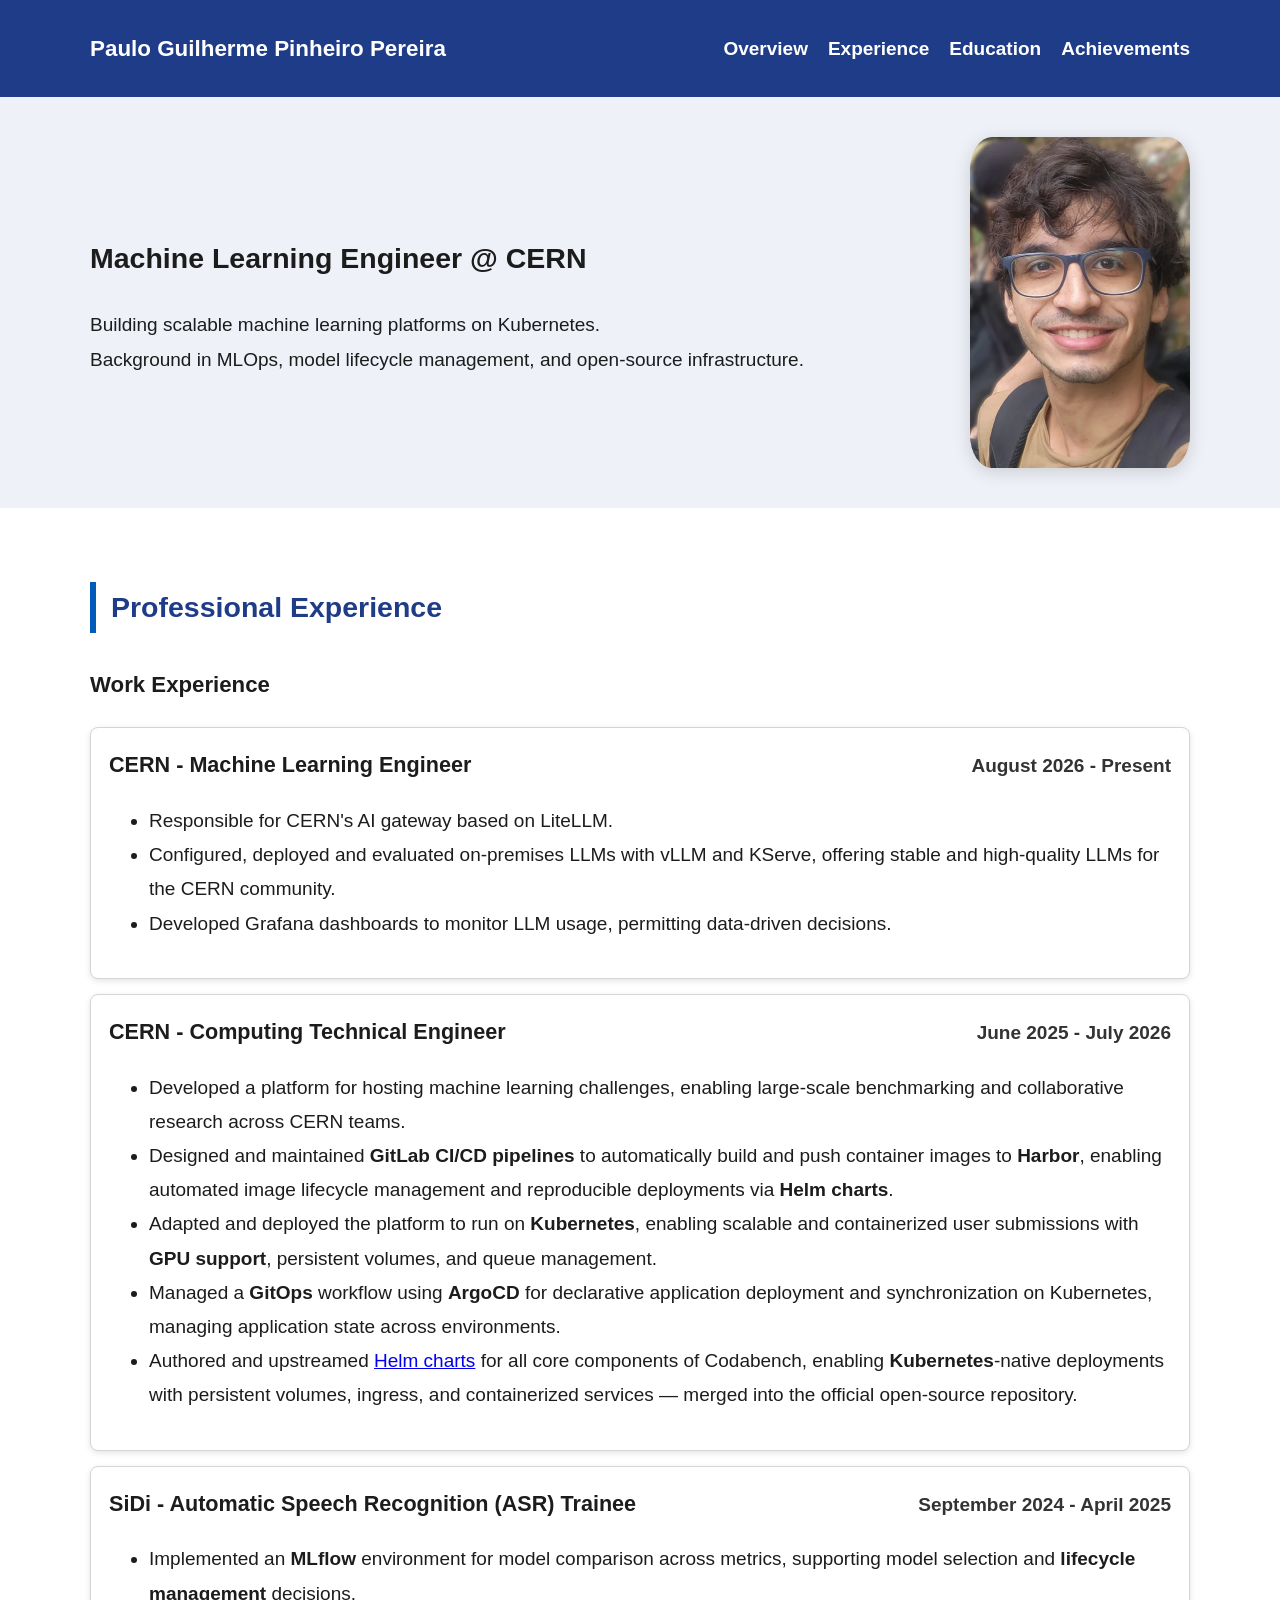
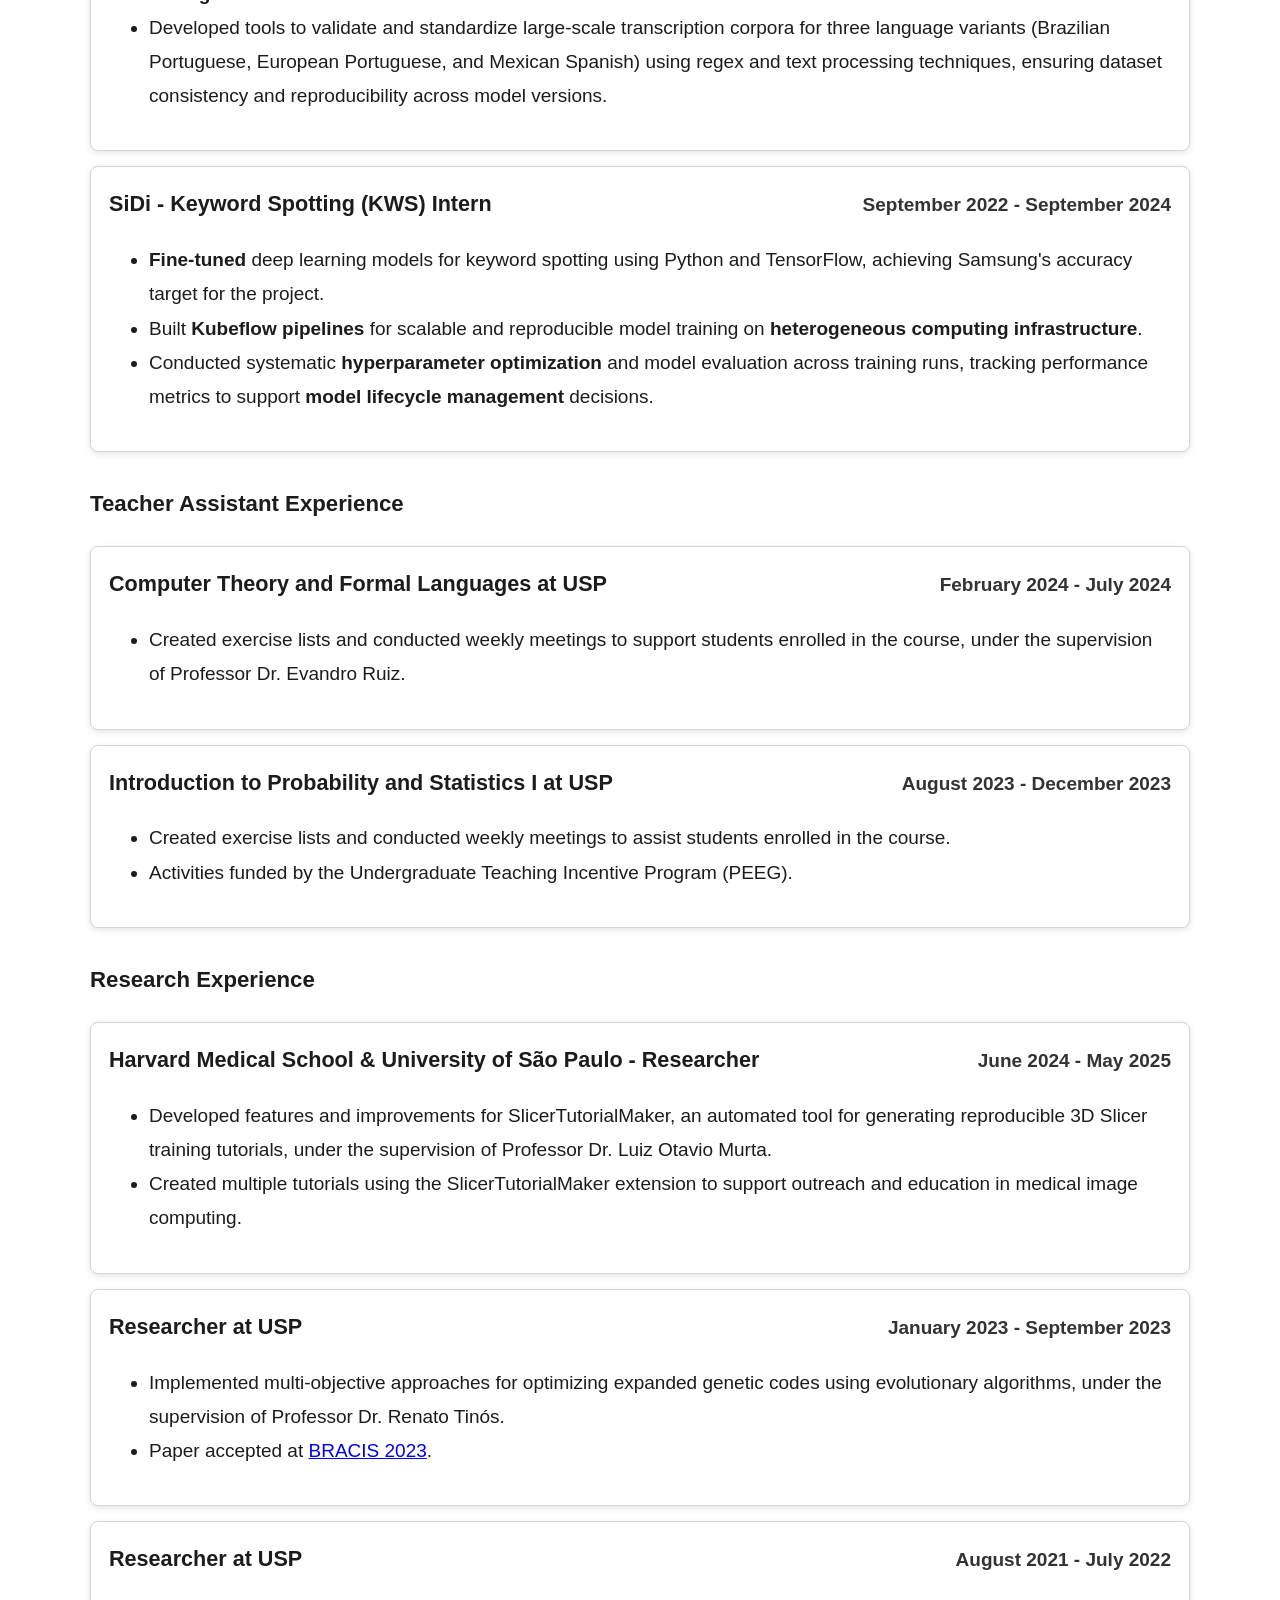
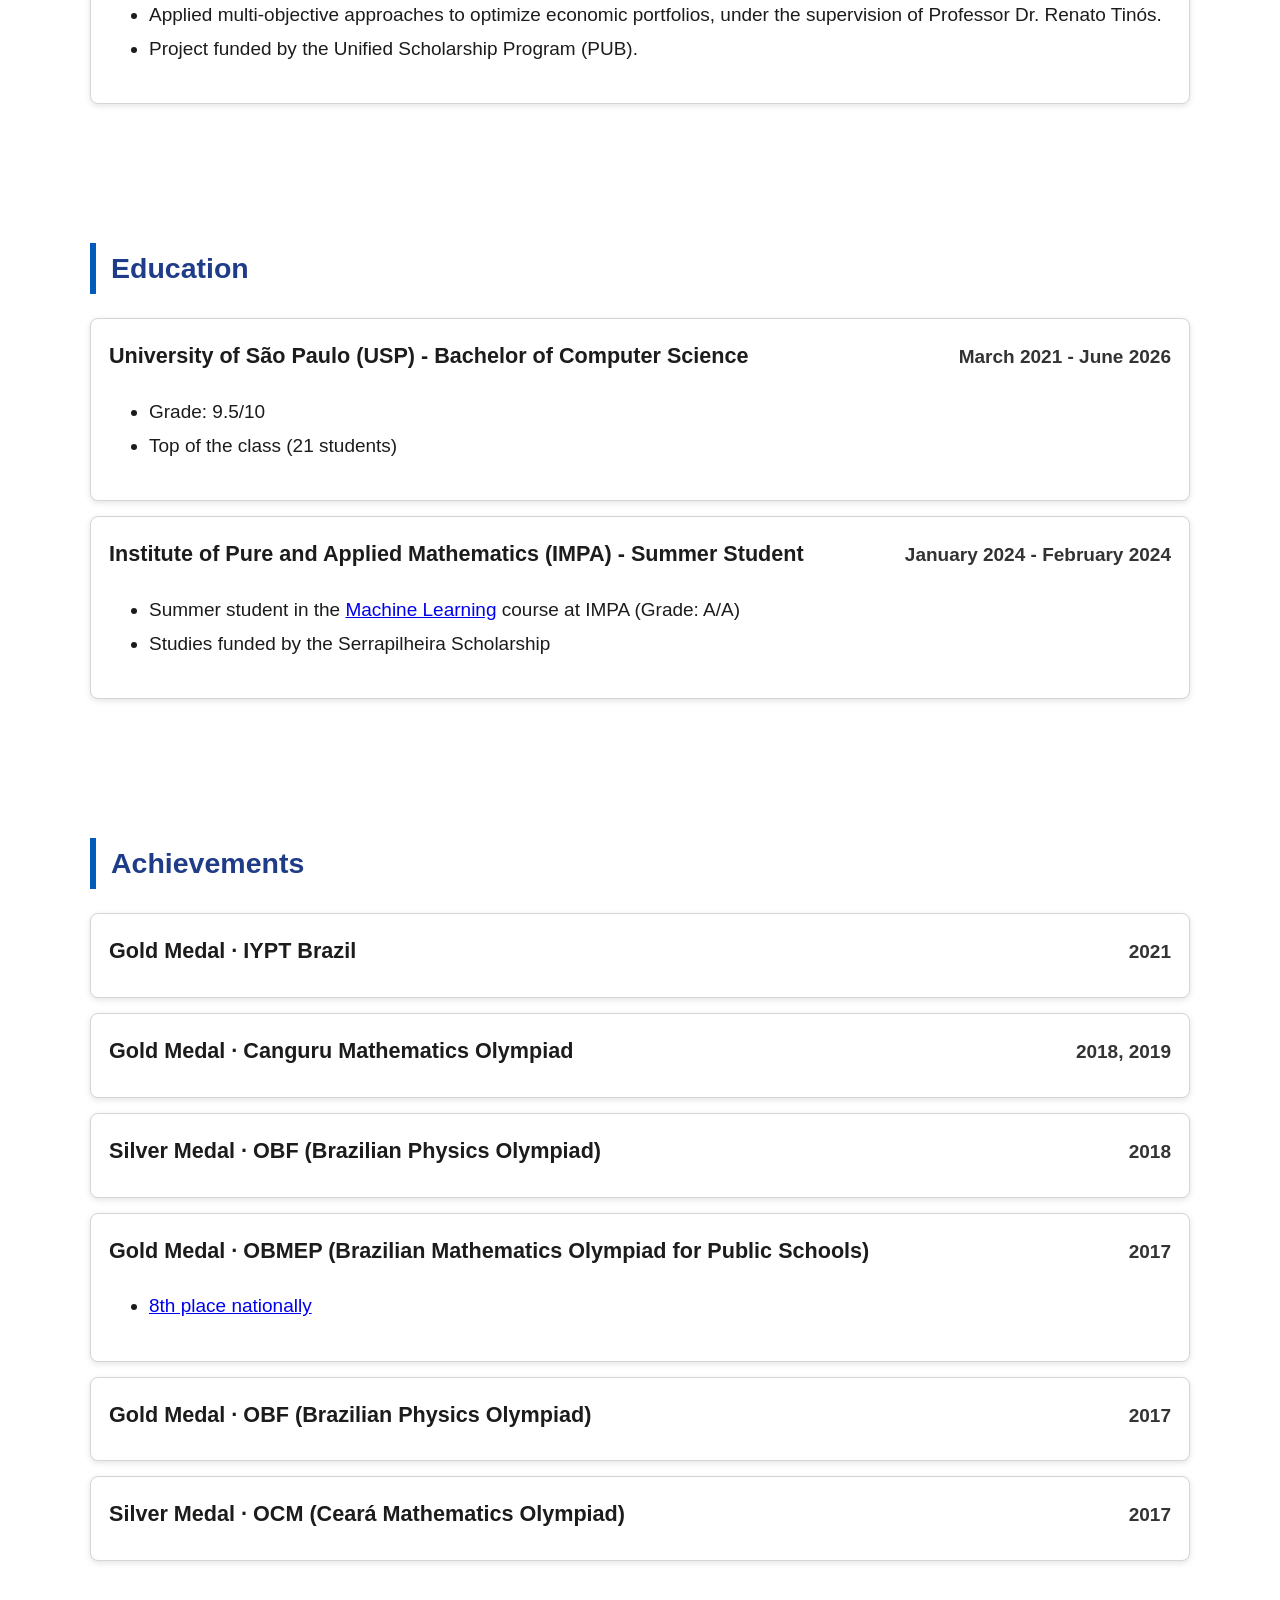
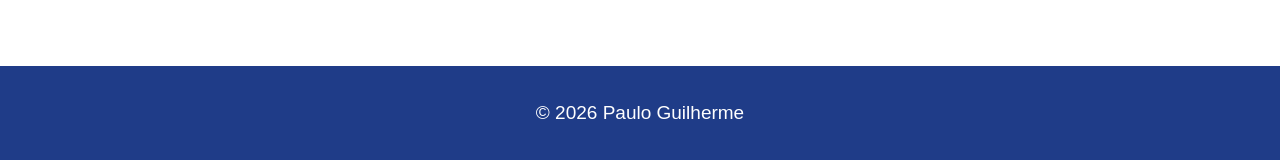
==== commit 52114277: "Update photo" ====
--- a/index.html
+++ b/index.html
@@ -23,7 +23,7 @@
 <section id="about" class="hero">
     <div class="hero-container">
 
-        <img src="images/profile.png" alt="Profile Photo" class="profile-photo">
+        <img src="images/profile.webp" alt="Profile Photo" class="profile-photo" width="440" height="661" fetchpriority="high">
 
         <div class="hero-text">
             <h2>Machine Learning Engineer @ CERN</h2>
--- a/src/style.css
+++ b/src/style.css
@@ -63,6 +63,7 @@
 
 .profile-photo {
     width: 220px;
+    height: auto;
     object-fit: cover;
     border-radius: 10%;
     background: #d9d9d9;
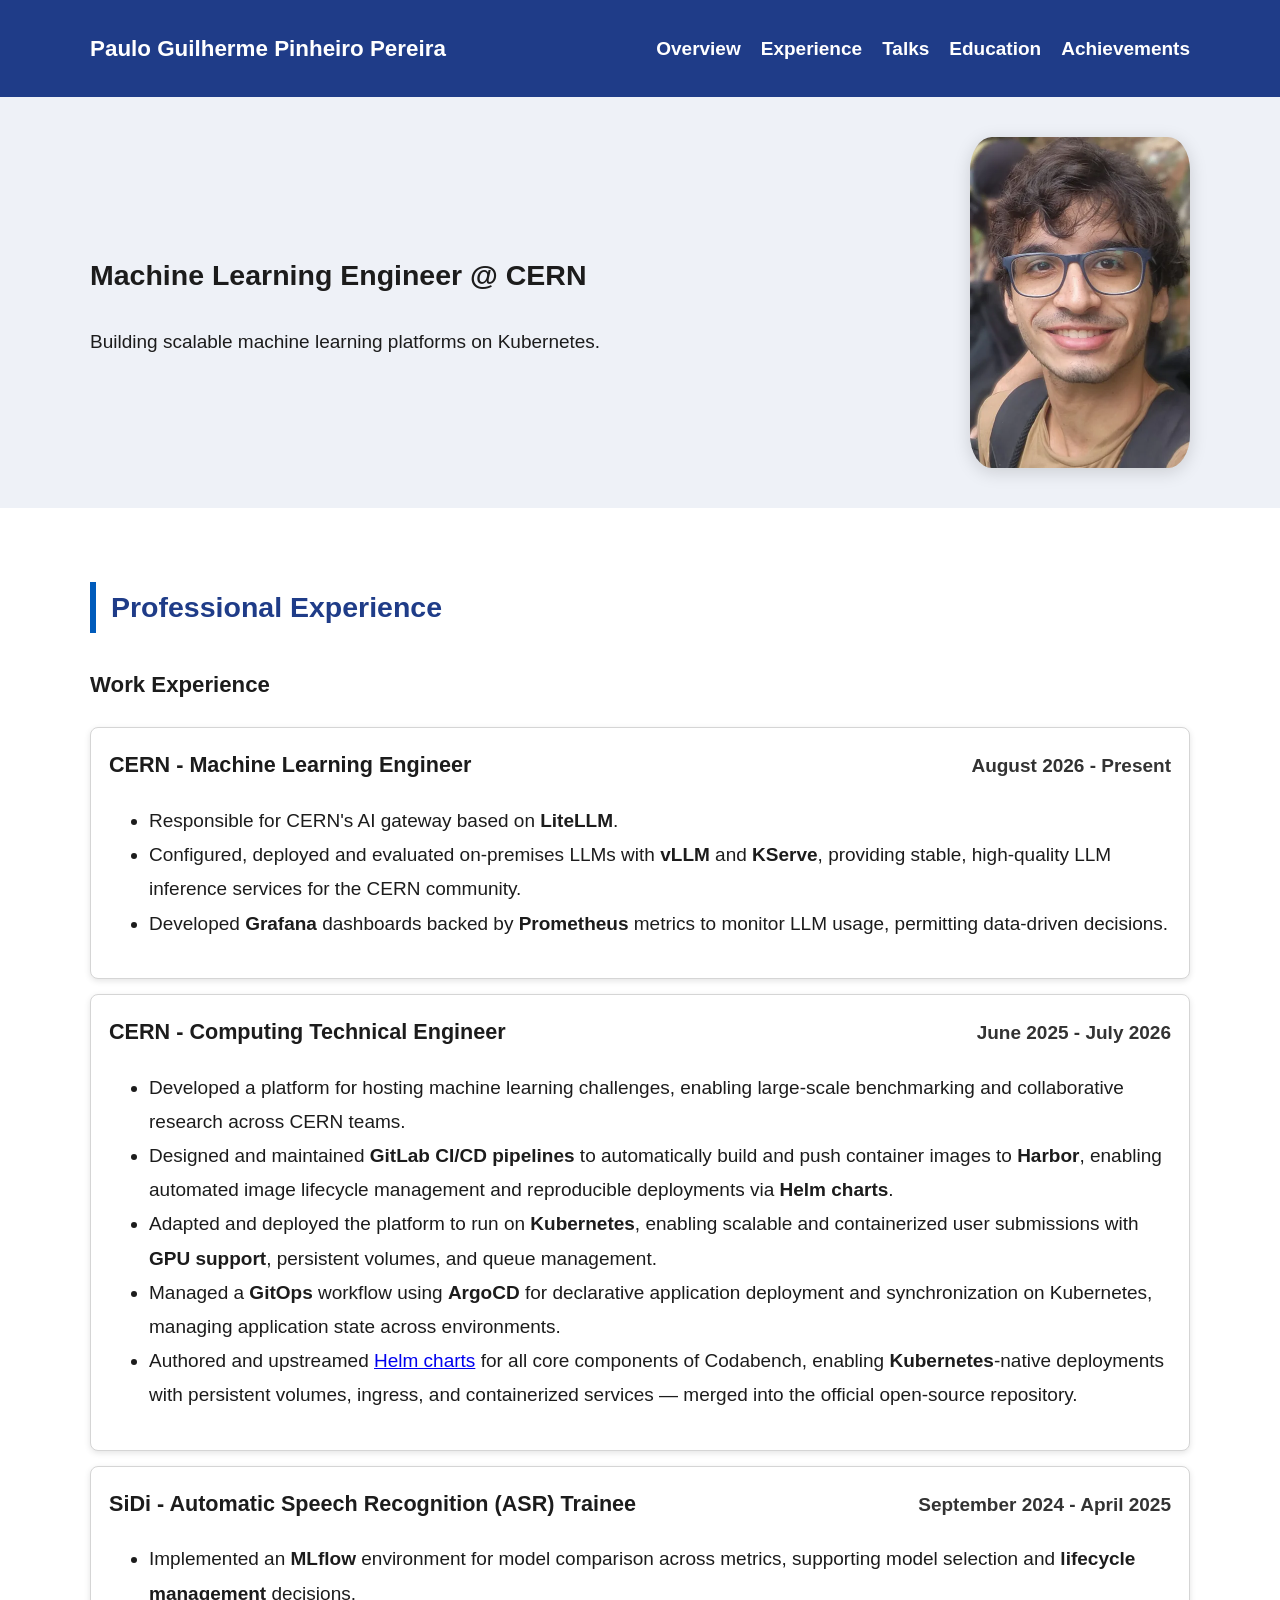
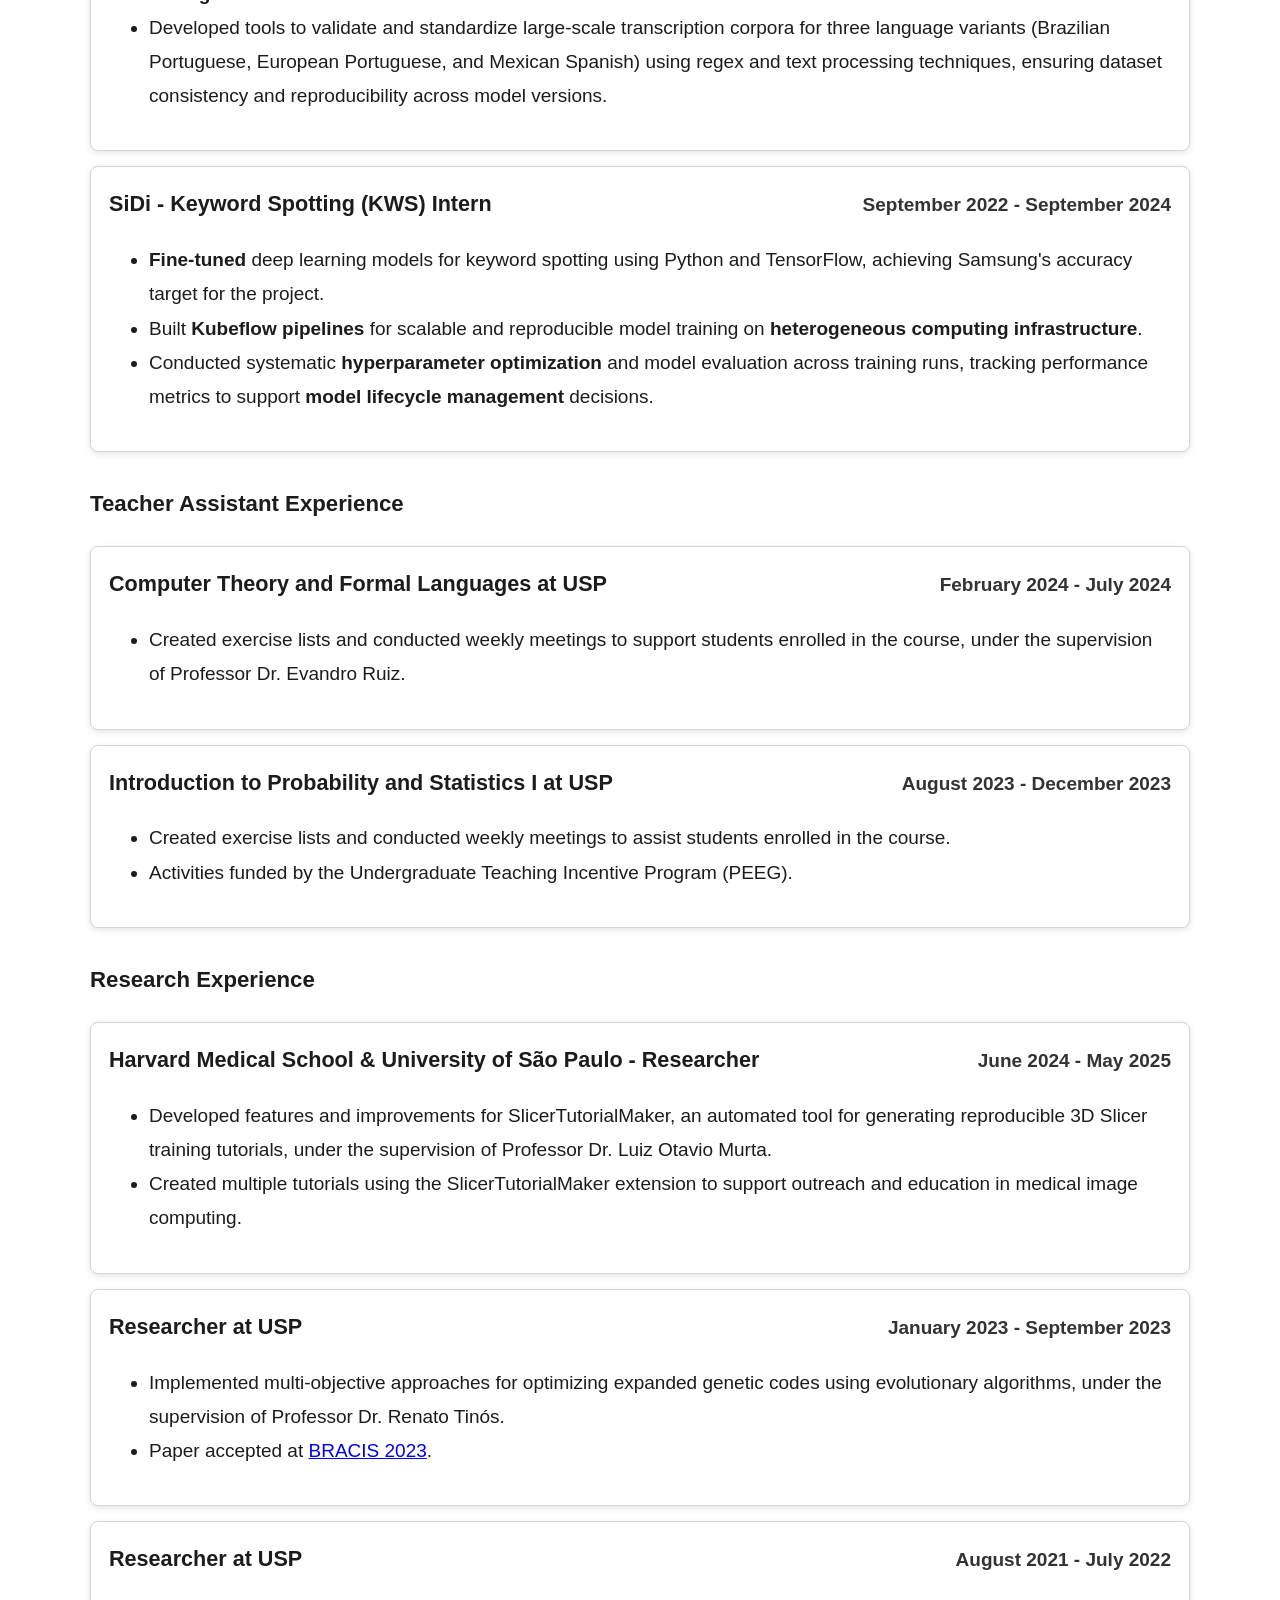
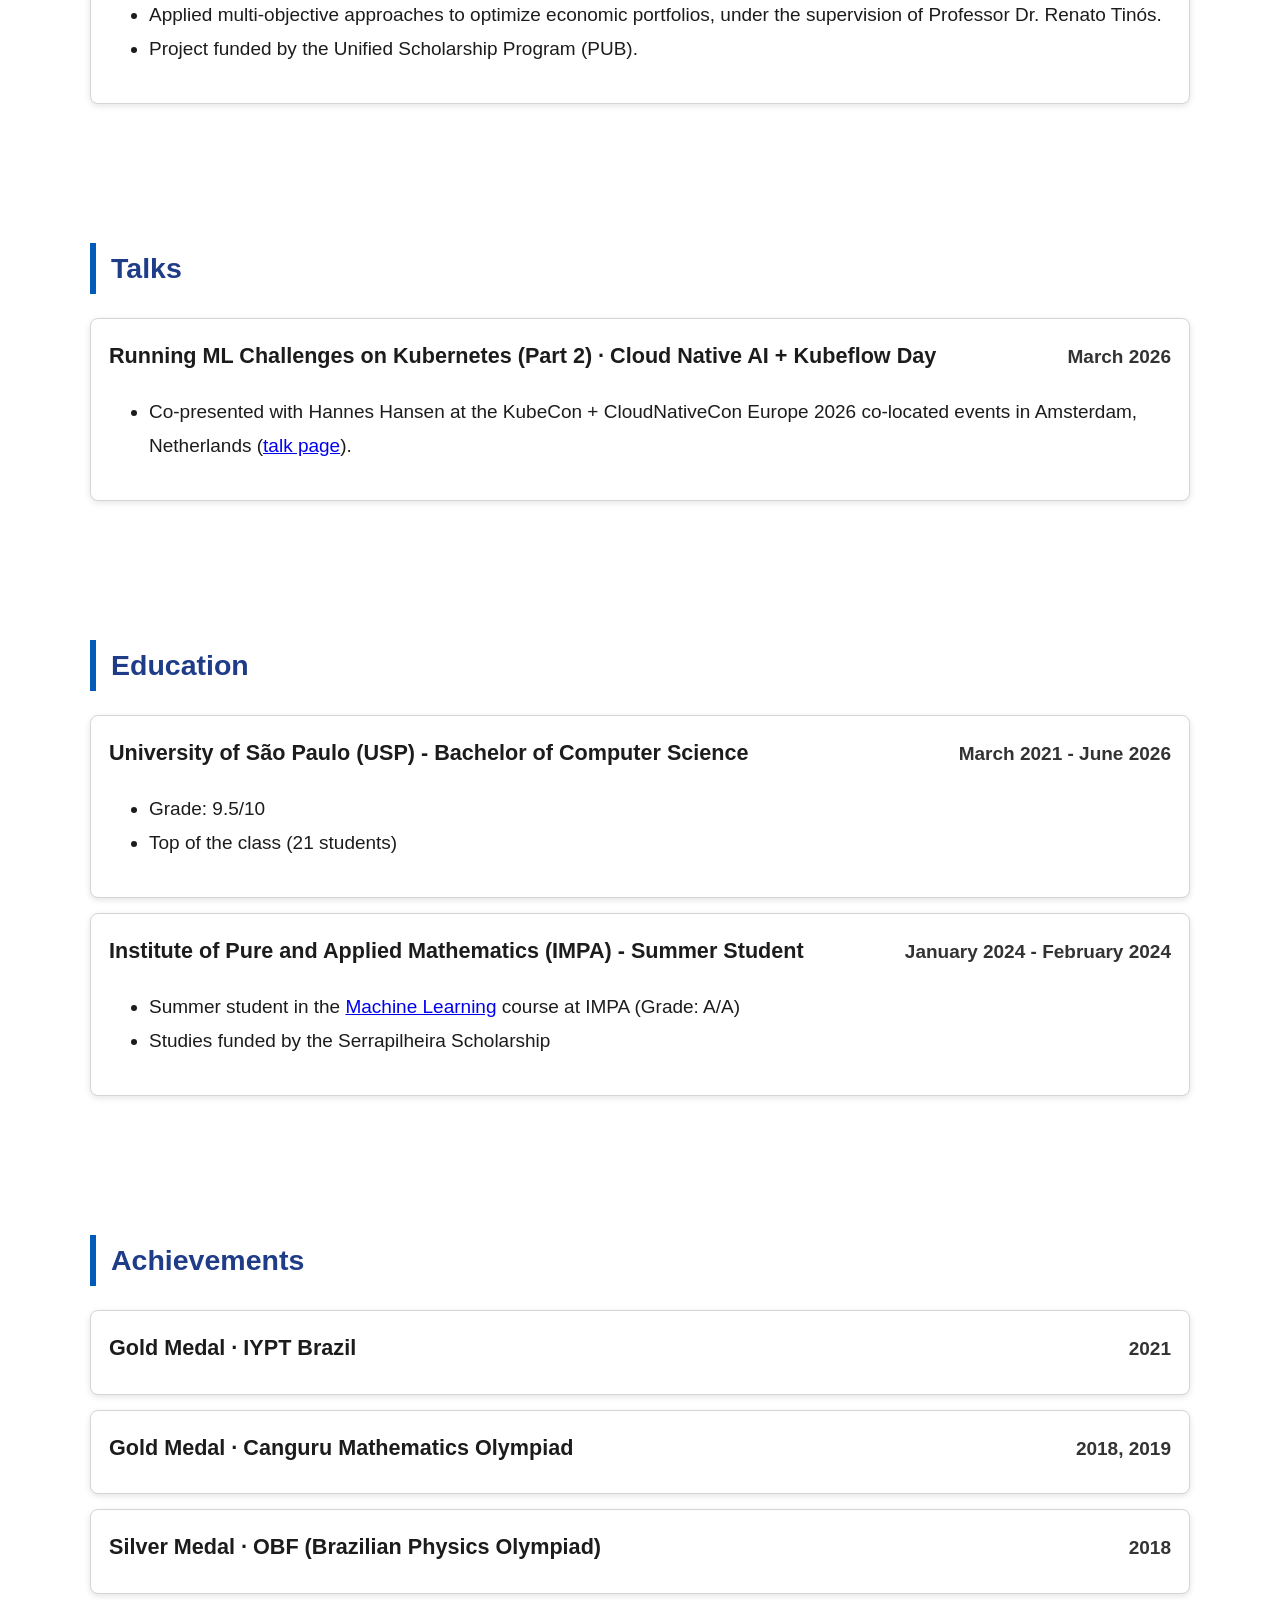
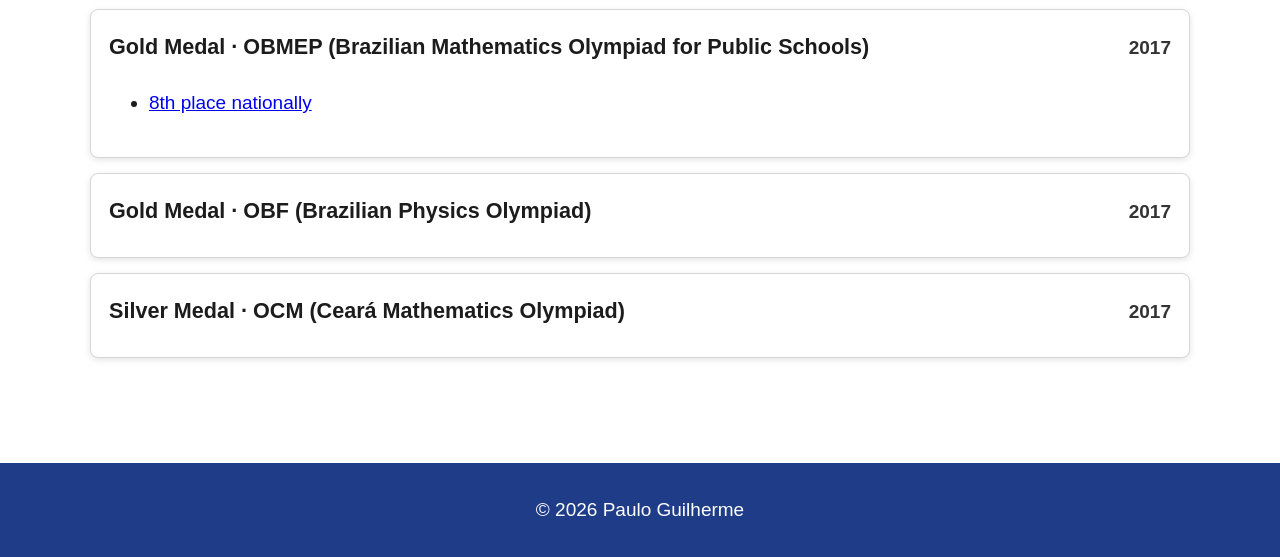
==== commit fce3a8d1: "Add talks" ====
--- a/index.html
+++ b/index.html
@@ -14,6 +14,7 @@
         <ul>
             <li><a href="#about">Overview</a></li>
             <li><a href="#experience">Experience</a></li>
+            <li><a href="#talks">Talks</a></li>
             <li><a href="#education">Education</a></li>
             <li><a href="#achievements">Achievements</a></li>
         </ul>
@@ -29,7 +30,6 @@
             <h2>Machine Learning Engineer @ CERN</h2>
             <p>
                 Building scalable machine learning platforms on Kubernetes.<br>
-                Background in MLOps, model lifecycle management, and open-source infrastructure.
             </p>
         </div>
 
@@ -46,9 +46,9 @@
             <p class="date">August 2026 - Present</p>
         </div>
         <ul>
-            <li>Responsible for CERN's AI gateway based on LiteLLM.</li>
-            <li>Configured, deployed and evaluated on-premises LLMs with vLLM and KServe, offering stable and high-quality LLMs for the CERN community.</li>
-            <li>Developed Grafana dashboards to monitor LLM usage, permitting data-driven decisions.</li>
+            <li>Responsible for CERN's AI gateway based on <strong>LiteLLM</strong>.</li>
+            <li>Configured, deployed and evaluated on-premises LLMs with <strong>vLLM</strong> and <strong>KServe</strong>, providing stable, high-quality LLM inference services for the CERN community.</li>
+            <li>Developed <strong>Grafana</strong> dashboards backed by <strong>Prometheus</strong> metrics to monitor LLM usage, permitting data-driven decisions.</li>
         </ul>
     </div>
 
@@ -148,6 +148,20 @@
     </div>
 </section>
 
+<section id="talks" class="section">
+    <h2>Talks</h2>
+
+    <div class="card">
+        <div class="card-header">
+            <h3>Running ML Challenges on Kubernetes (Part 2) · Cloud Native AI + Kubeflow Day</h3>
+            <p class="date">March 2026</p>
+        </div>
+        <ul>
+            <li>Co-presented with Hannes Hansen at the KubeCon + CloudNativeCon Europe 2026 co-located events in Amsterdam, Netherlands (<a href="https://sched.co/2DY6O">talk page</a>).</li>
+        </ul>
+    </div>
+</section>
+
 <section id="education" class="section">
     <h2>Education</h2>
 
